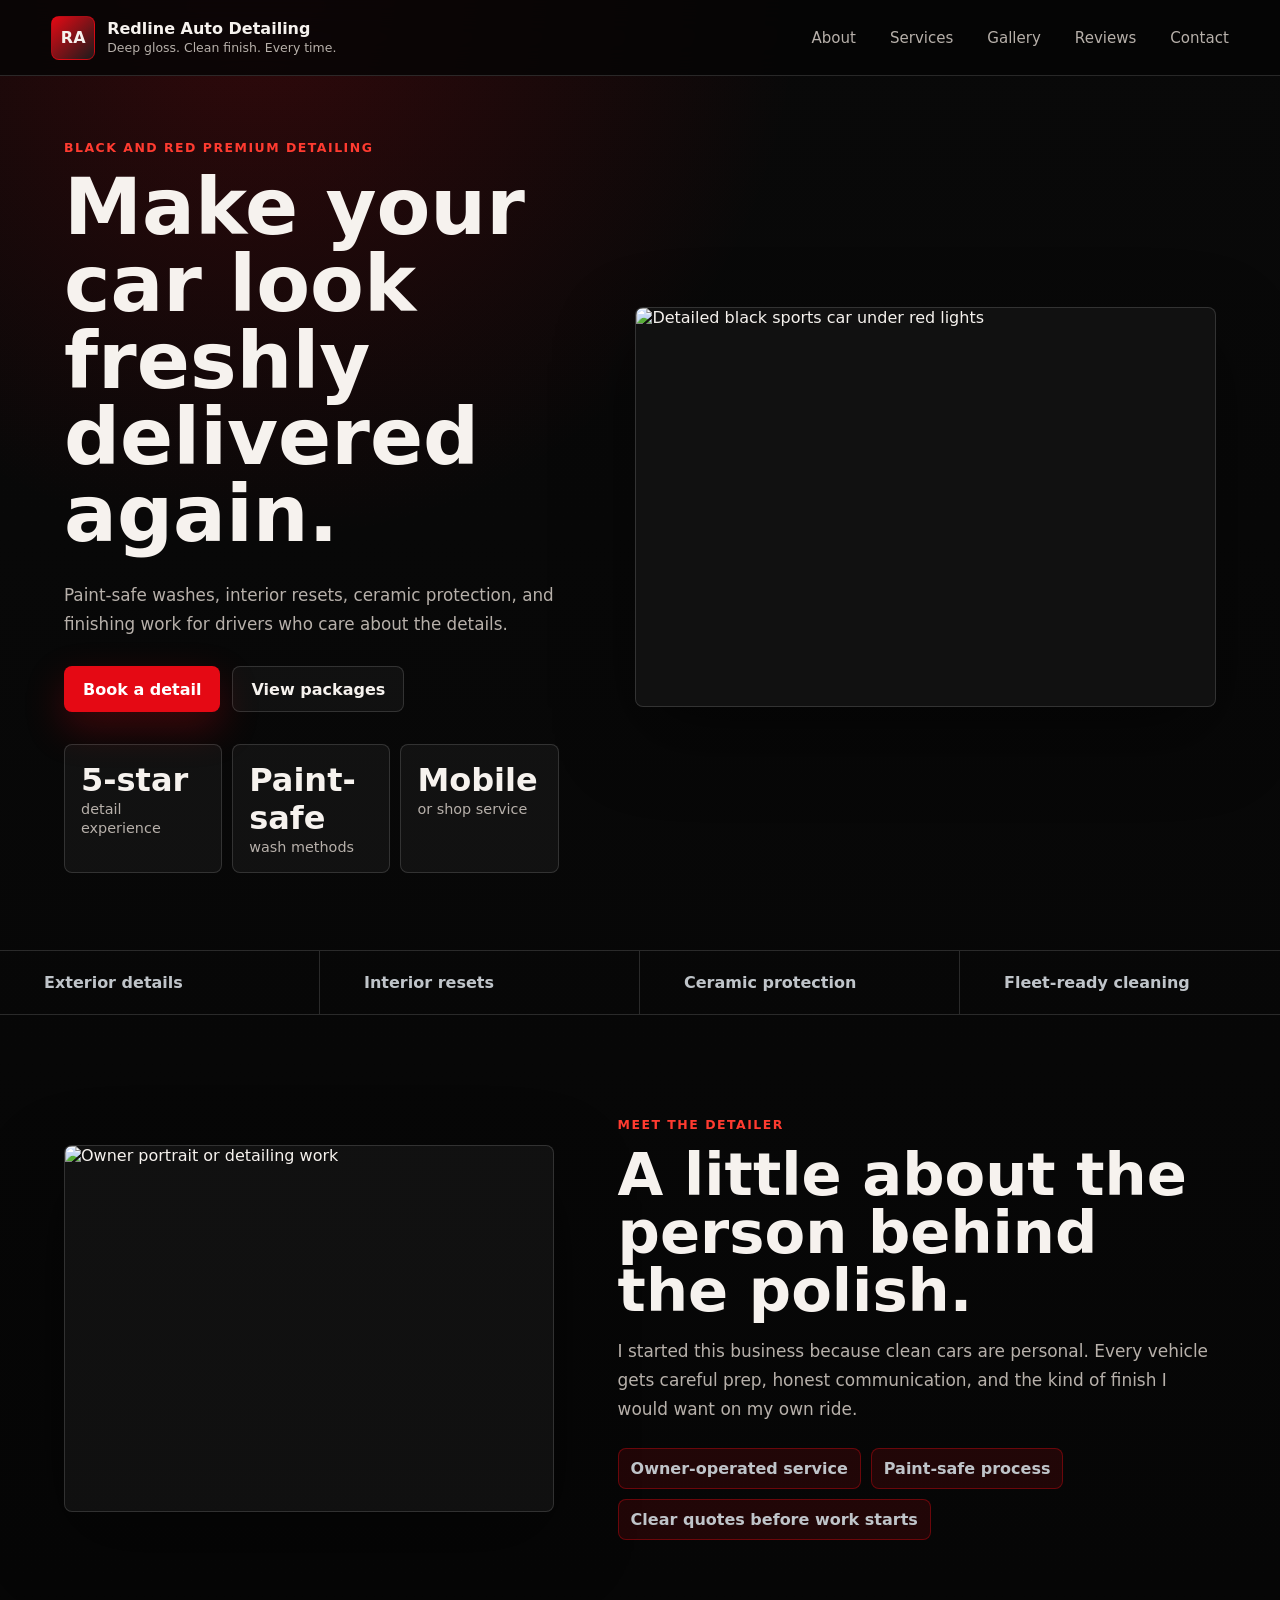
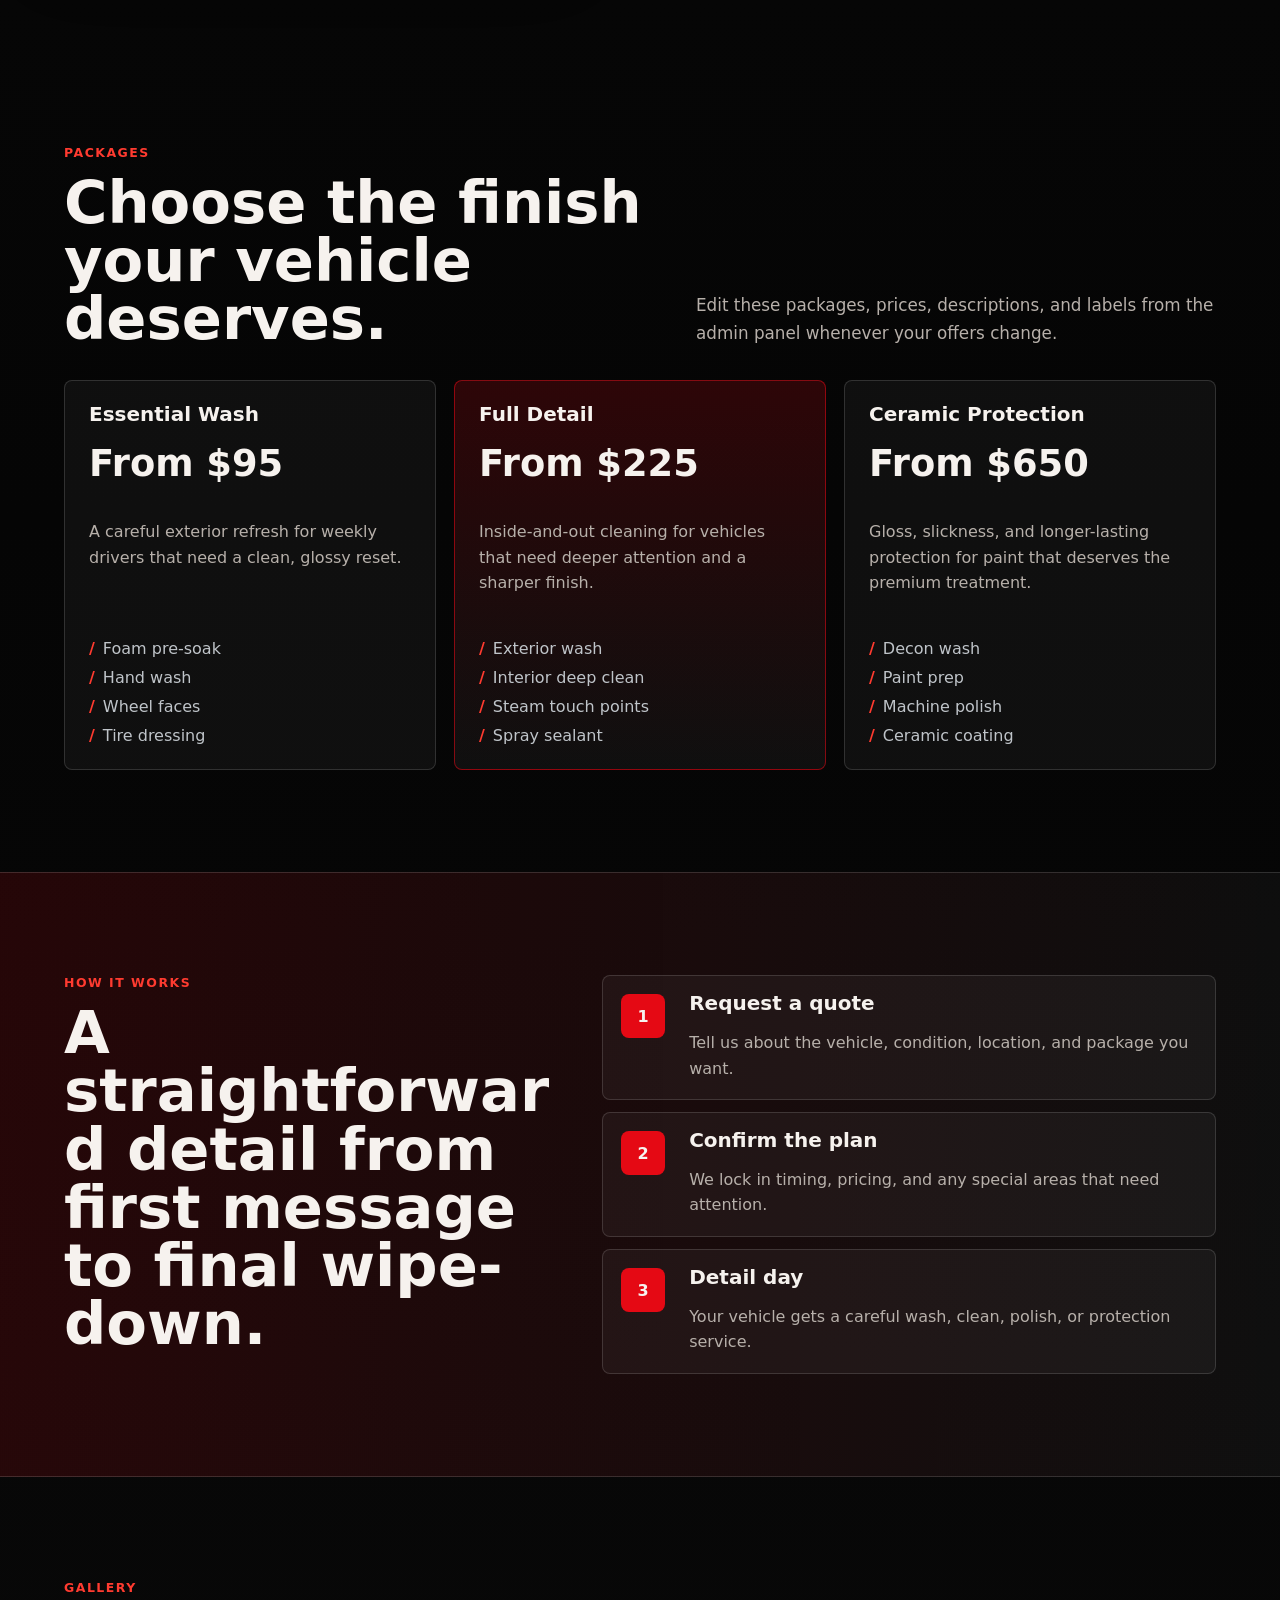
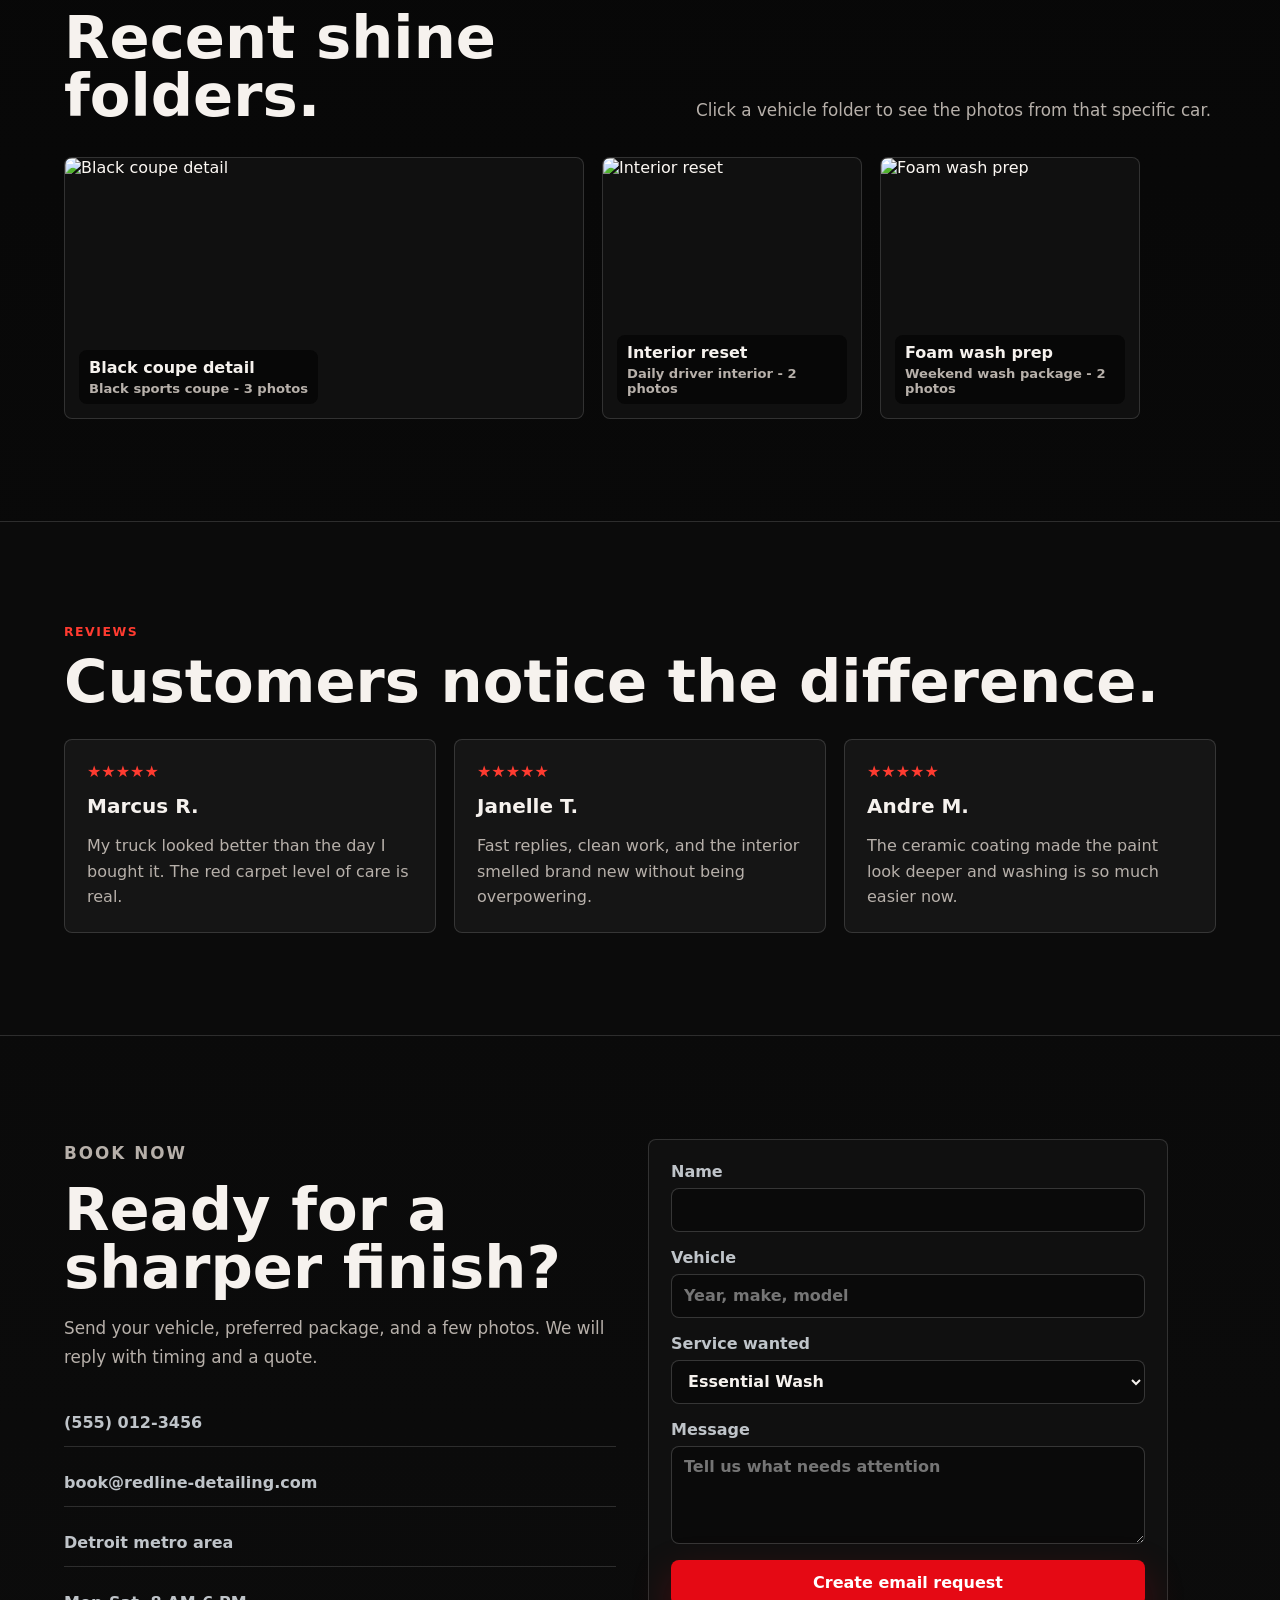
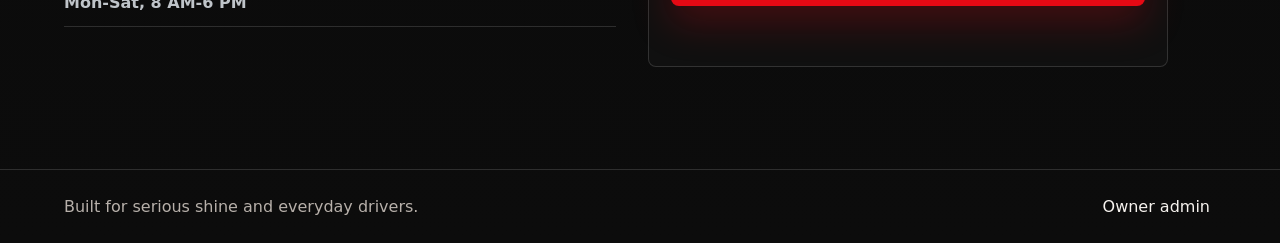
==== index.html @ f8ac9932 "Add files via upload" ====
<!doctype html>
<html lang="en">
  <head>
    <meta charset="utf-8">
    <meta name="viewport" content="width=device-width, initial-scale=1">
    <title>Redline Auto Detailing</title>
    <meta name="description" content="Premium mobile and studio car detailing services.">
    <link rel="stylesheet" href="styles.css">
  </head>
  <body>
    <header class="site-header">
      <a class="brand" href="#top" aria-label="Home">
        <span class="brand-mark" data-bind="businessInitials">RA</span>
        <span>
          <strong data-bind="businessName">Redline Auto Detailing</strong>
          <small data-bind="businessTagline">Deep gloss. Clean finish. Every time.</small>
        </span>
      </a>

      <nav class="nav-links" aria-label="Main navigation">
        <a href="#about" data-bind="navAbout">About</a>
        <a href="#services" data-bind="navServices">Services</a>
        <a href="#gallery" data-bind="navGallery">Gallery</a>
        <a href="#reviews" data-bind="navReviews">Reviews</a>
        <a href="#contact" data-bind="navContact">Contact</a>
      </nav>
    </header>

    <main id="top">
      <section class="hero section-pad">
        <div class="hero-copy">
          <p class="eyebrow" data-bind="heroKicker">Black and red premium detailing</p>
          <h1 data-bind="heroTitle">Make your car look freshly delivered again.</h1>
          <p class="hero-text" data-bind="heroText">
            Paint-safe washes, interior resets, ceramic protection, and finishing work for drivers who care about the details.
          </p>
          <div class="hero-actions">
            <a class="button button-primary" href="#contact" data-bind="primaryCta">Book a detail</a>
            <a class="button button-ghost" href="#services" data-bind="secondaryCta">View packages</a>
          </div>
          <div class="stats" id="stats"></div>
        </div>

        <div class="hero-media">
          <img data-image="heroImage" src="assets/detail-bay.svg" alt="Detailed black sports car under red lights">
        </div>
      </section>

      <section class="strip" aria-label="Service highlights" id="highlights"></section>

      <section class="section-pad about-section" id="about">
        <div class="about-photo">
          <img data-image="aboutImage" src="assets/detail-bay.svg" alt="Owner portrait or detailing work">
        </div>
        <div class="about-copy">
          <p class="eyebrow" data-bind="aboutKicker">Meet the detailer</p>
          <h2 data-bind="aboutTitle">A little about the person behind the polish.</h2>
          <p data-bind="aboutText">
            I started this business because clean cars are personal. Every vehicle gets careful prep, honest communication, and the kind of finish I would want on my own ride.
          </p>
          <div class="about-points" id="aboutPoints"></div>
        </div>
      </section>

      <section class="section-pad split" id="services">
        <div>
          <p class="eyebrow" data-bind="servicesKicker">Packages</p>
          <h2 data-bind="servicesTitle">Choose the finish your vehicle deserves.</h2>
        </div>
        <p class="section-intro" data-bind="servicesIntro">
          Edit these packages, prices, descriptions, and labels from the admin panel whenever your offers change.
        </p>
      </section>

      <section class="service-grid" id="serviceGrid"></section>

      <section class="section-pad process-band" id="process">
        <div>
          <p class="eyebrow" data-bind="processKicker">How it works</p>
          <h2 data-bind="processTitle">A straightforward detail from first message to final wipe-down.</h2>
        </div>
        <div class="process-list" id="processList"></div>
      </section>

      <section class="section-pad split" id="gallery">
        <div>
          <p class="eyebrow" data-bind="galleryKicker">Gallery</p>
          <h2 data-bind="galleryTitle">Recent shine folders.</h2>
        </div>
        <p class="section-intro" data-bind="galleryIntro">
          Click a vehicle folder to see the photos from that specific car.
        </p>
      </section>

      <section class="gallery-grid" id="galleryGrid"></section>

      <section class="section-pad reviews" id="reviews">
        <div>
          <p class="eyebrow" data-bind="reviewsKicker">Reviews</p>
          <h2 data-bind="reviewsTitle">Customers notice the difference.</h2>
        </div>
        <div class="review-grid" id="reviewGrid"></div>
      </section>

      <section class="section-pad contact" id="contact">
        <div class="contact-copy">
          <p class="eyebrow" data-bind="contactKicker">Book now</p>
          <h2 data-bind="contactTitle">Ready for a sharper finish?</h2>
          <p data-bind="contactText">
            Send your vehicle, preferred package, and a few photos. We will reply with timing and a quote.
          </p>
          <div class="contact-methods">
            <a data-link="phone" href="tel:+15550123456" data-bind="phoneLabel">(555) 012-3456</a>
            <a data-link="email" href="mailto:book@redline-detailing.com" data-bind="emailLabel">book@redline-detailing.com</a>
            <span data-bind="addressLabel">Detroit metro area</span>
            <span data-bind="hoursLabel">Mon-Sat, 8 AM-6 PM</span>
          </div>
        </div>

        <form class="quote-form" id="quoteForm">
          <label>
            <span data-bind="formNameLabel">Name</span>
            <input name="name" autocomplete="name" required>
          </label>
          <label>
            <span data-bind="formVehicleLabel">Vehicle</span>
            <input name="vehicle" placeholder="Year, make, model" required>
          </label>
          <label>
            <span data-bind="formServiceLabel">Service wanted</span>
            <select name="service" id="serviceSelect"></select>
          </label>
          <label>
            <span data-bind="formMessageLabel">Message</span>
            <textarea name="message" rows="4" placeholder="Tell us what needs attention"></textarea>
          </label>
          <button class="button button-primary" type="submit" data-bind="formSubmitLabel">Create email request</button>
          <p class="form-note" id="formNote"></p>
        </form>
      </section>
    </main>

    <footer class="site-footer">
      <span data-bind="footerText">Built for serious shine and everyday drivers.</span>
      <button class="text-button" type="button" data-admin-open>Owner admin</button>
    </footer>

    <div class="admin-shell" id="adminShell" aria-hidden="true">
      <div class="admin-backdrop" data-admin-close></div>
      <aside class="admin-panel" role="dialog" aria-modal="true" aria-labelledby="adminTitle">
        <div class="admin-top">
          <div>
            <p class="eyebrow">Owner controls</p>
            <h2 id="adminTitle">Admin access</h2>
          </div>
          <button class="icon-button" type="button" data-admin-close aria-label="Close admin">X</button>
        </div>

        <section class="login-view" id="loginView">
          <p>Enter the owner password to customize the whole site.</p>
          <label>
            <span>Password</span>
            <input id="passwordInput" type="password" autocomplete="current-password">
          </label>
          <button class="button button-primary" type="button" id="loginButton">Unlock editor</button>
          <p class="admin-message" id="loginMessage"></p>
        </section>

        <section class="editor-view" id="editorView" hidden>
          <div class="admin-actions">
            <button class="button button-primary" type="button" id="saveButton">Save changes</button>
            <button class="button button-ghost" type="button" id="previewButton">Apply preview</button>
            <button class="button danger" type="button" id="resetButton">Reset site</button>
          </div>
          <p class="admin-message" id="adminStatus" aria-live="polite"></p>
          <nav class="admin-tabs" id="adminTabs" aria-label="Admin sections"></nav>
          <div id="adminFields"></div>
        </section>
      </aside>
    </div>

    <script src="script.js"></script>
  </body>
</html>
---- styles.css ----
:root {
  --bg: #050505;
  --panel: #101010;
  --panel-2: #181818;
  --text: #f6f2ee;
  --muted: #b7b0aa;
  --line: rgba(255,255,255,.14);
  --accent: #e50914;
  --accent-2: #ff3b30;
  --steel: #bfc4c9;
  --radius: 8px;
  --shadow: 0 28px 80px rgba(0,0,0,.45);
  font-family: Inter, ui-sans-serif, system-ui, -apple-system, BlinkMacSystemFont, "Segoe UI", sans-serif;
}

* {
  box-sizing: border-box;
}

[hidden] {
  display: none !important;
}

html {
  scroll-behavior: smooth;
}

body {
  margin: 0;
  background:
    radial-gradient(circle at 20% 0%, rgba(229, 9, 20, .18), transparent 34rem),
    linear-gradient(180deg, #090909 0%, var(--bg) 42%, #0c0c0c 100%);
  color: var(--text);
}

body.admin-locked {
  overflow: hidden;
}

a {
  color: inherit;
  text-decoration: none;
}

button,
input,
textarea,
select {
  font: inherit;
}

img {
  display: block;
  width: 100%;
}

.site-header {
  position: sticky;
  top: 0;
  z-index: 20;
  display: flex;
  align-items: center;
  justify-content: space-between;
  gap: 24px;
  min-height: 76px;
  padding: 14px clamp(18px, 4vw, 56px);
  background: rgba(5, 5, 5, .82);
  border-bottom: 1px solid var(--line);
  backdrop-filter: blur(16px);
}

.brand {
  display: flex;
  align-items: center;
  gap: 12px;
  min-width: 220px;
}

.brand-mark {
  display: grid;
  place-items: center;
  width: 44px;
  height: 44px;
  border: 1px solid rgba(229, 9, 20, .65);
  background: linear-gradient(135deg, var(--accent), #1b1b1b);
  border-radius: var(--radius);
  font-weight: 900;
}

.brand strong,
.brand small {
  display: block;
}

.brand strong {
  line-height: 1.1;
}

.brand small {
  color: var(--muted);
  font-size: .78rem;
  margin-top: 3px;
}

.nav-links {
  display: flex;
  align-items: center;
  gap: clamp(14px, 3vw, 34px);
  color: var(--muted);
  font-size: .94rem;
}

.nav-links a:hover,
.text-button:hover {
  color: var(--text);
}

.admin-open,
.text-button,
.icon-button {
  border: 0;
  color: var(--text);
  background: transparent;
  cursor: pointer;
}

.admin-open {
  min-height: 42px;
  padding: 0 16px;
  border: 1px solid rgba(229, 9, 20, .55);
  border-radius: var(--radius);
  background: rgba(229, 9, 20, .13);
}

.section-pad {
  padding: clamp(56px, 8vw, 112px) clamp(18px, 5vw, 72px);
}

.hero {
  display: grid;
  grid-template-columns: minmax(0, .92fr) minmax(340px, 1.08fr);
  align-items: center;
  gap: clamp(32px, 6vw, 80px);
  min-height: calc(100vh - 76px);
  padding-top: clamp(38px, 5vw, 76px);
  padding-bottom: clamp(44px, 6vw, 84px);
}

.hero-copy {
  max-width: 720px;
}

.eyebrow {
  margin: 0 0 14px;
  color: var(--accent-2);
  font-size: .78rem;
  font-weight: 800;
  letter-spacing: .12em;
  text-transform: uppercase;
}

h1,
h2,
h3,
p {
  overflow-wrap: anywhere;
}

h1,
h2,
h3 {
  margin: 0;
  line-height: .98;
  letter-spacing: 0;
}

h1 {
  max-width: 720px;
  font-size: 4.9rem;
}

h2 {
  font-size: 3.7rem;
}

h3 {
  font-size: 1.25rem;
}

.hero-text,
.section-intro,
.contact-copy p {
  color: var(--muted);
  line-height: 1.7;
  font-size: 1.05rem;
}

.hero-text {
  max-width: 640px;
  margin: 28px 0;
}

.hero-actions,
.admin-actions {
  display: flex;
  flex-wrap: wrap;
  gap: 12px;
}

.button {
  display: inline-flex;
  align-items: center;
  justify-content: center;
  min-height: 46px;
  padding: 0 18px;
  border: 1px solid transparent;
  border-radius: var(--radius);
  cursor: pointer;
  font-weight: 800;
}

.button-primary {
  background: var(--accent);
  color: white;
  box-shadow: 0 16px 38px rgba(229, 9, 20, .25);
}

.button-ghost {
  border-color: var(--line);
  background: rgba(255,255,255,.04);
  color: var(--text);
}

.danger {
  border-color: rgba(255, 79, 79, .45);
  background: rgba(255, 79, 79, .12);
  color: #ffd4d4;
}

.hero-media {
  position: relative;
  overflow: hidden;
  border: 1px solid var(--line);
  border-radius: var(--radius);
  background: #111;
  box-shadow: var(--shadow);
}

.hero-media img {
  aspect-ratio: 16 / 11;
  object-fit: cover;
}

.stats {
  display: grid;
  grid-template-columns: repeat(3, minmax(0, 1fr));
  gap: 10px;
  margin-top: 32px;
}

.stat,
.service-card,
.review-card,
.process-item,
.quote-form,
.about-photo {
  border: 1px solid var(--line);
  border-radius: var(--radius);
  background: rgba(255,255,255,.045);
}

.stat {
  padding: 16px;
}

.stat strong {
  display: block;
  font-size: 2rem;
}

.stat span {
  color: var(--muted);
  font-size: .9rem;
}

.strip {
  display: grid;
  grid-template-columns: repeat(4, minmax(0, 1fr));
  border-top: 1px solid var(--line);
  border-bottom: 1px solid var(--line);
}

.strip-item {
  padding: 22px clamp(18px, 4vw, 44px);
  border-right: 1px solid var(--line);
  color: var(--steel);
  font-weight: 800;
}

.strip-item:last-child {
  border-right: 0;
}

.split {
  display: grid;
  grid-template-columns: minmax(0, 1fr) minmax(260px, 520px);
  align-items: end;
  gap: 32px;
  padding-bottom: 32px;
}

.section-intro {
  margin: 0;
}

.about-section {
  display: grid;
  grid-template-columns: minmax(280px, .9fr) minmax(0, 1.1fr);
  align-items: center;
  gap: clamp(28px, 5vw, 64px);
}

.about-photo {
  overflow: hidden;
  box-shadow: var(--shadow);
}

.about-photo img {
  aspect-ratio: 4 / 3;
  height: 100%;
  object-fit: cover;
}

.about-copy p:not(.eyebrow) {
  color: var(--muted);
  line-height: 1.7;
  font-size: 1.06rem;
}

.about-points {
  display: flex;
  flex-wrap: wrap;
  gap: 10px;
  margin-top: 24px;
}

.about-points span {
  padding: 10px 12px;
  border: 1px solid rgba(229, 9, 20, .38);
  border-radius: var(--radius);
  background: rgba(229, 9, 20, .12);
  color: var(--steel);
  font-weight: 800;
}

.service-grid,
.gallery-grid,
.review-grid {
  display: grid;
  gap: 18px;
  padding: 0 clamp(18px, 5vw, 72px) clamp(64px, 8vw, 112px);
}

.service-grid {
  grid-template-columns: repeat(3, minmax(0, 1fr));
}

.service-card {
  display: flex;
  min-height: 390px;
  padding: 24px;
  flex-direction: column;
}

.service-card.featured {
  border-color: rgba(229, 9, 20, .55);
  background: linear-gradient(180deg, rgba(229, 9, 20, .18), rgba(255,255,255,.045));
}

.service-card p {
  color: var(--muted);
  line-height: 1.6;
}

.price {
  margin: 18px 0;
  color: var(--text);
  font-size: 2.3rem;
  font-weight: 900;
}

.feature-list {
  display: grid;
  gap: 10px;
  padding: 0;
  margin: auto 0 0;
  color: var(--steel);
  list-style: none;
}

.feature-list li::before {
  content: "/";
  color: var(--accent-2);
  margin-right: 8px;
  font-weight: 900;
}

.process-band {
  display: grid;
  grid-template-columns: minmax(0, .9fr) minmax(320px, 1.1fr);
  gap: 36px;
  background: linear-gradient(90deg, rgba(229, 9, 20, .14), rgba(255,255,255,.03));
  border-top: 1px solid var(--line);
  border-bottom: 1px solid var(--line);
}

.process-list {
  display: grid;
  gap: 12px;
}

.process-item {
  display: grid;
  grid-template-columns: 52px 1fr;
  gap: 16px;
  padding: 18px;
}

.process-number {
  display: grid;
  place-items: center;
  width: 44px;
  height: 44px;
  border-radius: var(--radius);
  background: var(--accent);
  font-weight: 900;
}

.process-item p,
.review-card p {
  margin-bottom: 0;
  color: var(--muted);
  line-height: 1.6;
}

.gallery-grid {
  display: flex;
  flex-wrap: wrap;
  align-items: start;
}

.gallery-card {
  display: block;
  position: relative;
  width: var(--cover-width, 260px);
  max-width: 100%;
  overflow: hidden;
  min-height: var(--cover-height, 260px);
  border-radius: var(--radius);
  border: 1px solid var(--line);
  background: var(--panel);
}

.gallery-card:hover {
  border-color: rgba(229, 9, 20, .62);
}

.gallery-card img {
  height: 100%;
  min-height: var(--cover-height, 260px);
  object-fit: var(--cover-fit, cover);
  filter: saturate(1.08) contrast(1.05);
}

.gallery-card span {
  position: absolute;
  left: 14px;
  bottom: 14px;
  max-width: calc(100% - 28px);
  padding: 8px 10px;
  border-radius: var(--radius);
  background: rgba(5,5,5,.76);
  color: var(--text);
  font-weight: 800;
}

.gallery-card strong,
.gallery-card small {
  display: block;
}

.gallery-card small {
  margin-top: 4px;
  color: var(--muted);
  font-size: .82rem;
}

.album-hero {
  padding-bottom: 34px;
}

.album-hero h1 {
  max-width: 880px;
}

.back-link {
  display: inline-flex;
  margin-bottom: 26px;
  color: var(--steel);
  font-weight: 800;
}

.back-link:hover {
  color: var(--text);
}

.album-grid {
  display: grid;
  grid-template-columns: repeat(auto-fill, minmax(180px, var(--album-photo-width, 240px)));
  gap: 18px;
  align-items: start;
  justify-content: start;
  padding: 0 clamp(18px, 5vw, 72px) clamp(64px, 8vw, 112px);
}

.album-photo {
  width: var(--album-photo-width, 240px);
  max-width: var(--album-photo-width, 240px);
  margin: 0;
  border: 1px solid var(--line);
  border-radius: var(--radius);
  background: rgba(255,255,255,.045);
  overflow: hidden;
}

.album-photo img {
  width: 100%;
  height: var(--album-photo-height, 180px);
  object-fit: var(--album-fit, cover);
  background: #090909;
}

.album-photo figcaption {
  padding: 10px 12px;
  color: var(--steel);
  font-size: .92rem;
  font-weight: 800;
}

.reviews {
  display: grid;
  gap: 28px;
  background: #0b0b0b;
  border-top: 1px solid var(--line);
  border-bottom: 1px solid var(--line);
}

.review-grid {
  grid-template-columns: repeat(3, minmax(0, 1fr));
  padding: 0;
}

.review-card {
  padding: 22px;
}

.stars {
  color: var(--accent-2);
  font-weight: 900;
  margin-bottom: 16px;
}

.contact {
  display: grid;
  grid-template-columns: minmax(0, .92fr) minmax(320px, 520px);
  gap: 32px;
}

.contact-methods {
  display: grid;
  gap: 12px;
  margin-top: 28px;
}

.contact-methods a,
.contact-methods span {
  padding: 14px 0;
  border-bottom: 1px solid var(--line);
  color: var(--steel);
  font-weight: 800;
}

.quote-form {
  display: grid;
  gap: 16px;
  padding: 22px;
  background: var(--panel);
}

label {
  display: grid;
  gap: 7px;
  color: var(--steel);
  font-weight: 800;
}

input,
textarea,
select {
  width: 100%;
  min-height: 44px;
  border: 1px solid rgba(255,255,255,.18);
  border-radius: var(--radius);
  background: rgba(0,0,0,.32);
  color: var(--text);
  padding: 10px 12px;
}

textarea {
  resize: vertical;
}

.form-note,
.admin-message {
  min-height: 22px;
  margin: 0;
  color: var(--muted);
}

.admin-message.is-error {
  color: #ffb3b3;
}

.site-footer {
  display: flex;
  align-items: center;
  justify-content: space-between;
  gap: 16px;
  padding: 26px clamp(18px, 5vw, 72px);
  border-top: 1px solid var(--line);
  color: var(--muted);
}

.admin-shell {
  position: fixed;
  inset: 0;
  z-index: 50;
  display: none;
}

.admin-shell.is-open {
  display: block;
}

.admin-backdrop {
  position: absolute;
  inset: 0;
  background: rgba(0,0,0,.72);
}

.admin-panel {
  position: absolute;
  top: 0;
  right: 0;
  width: min(680px, 100vw);
  height: 100%;
  overflow: auto;
  padding: 24px;
  border-left: 1px solid var(--line);
  background: #0d0d0d;
  box-shadow: var(--shadow);
}

.admin-top {
  display: flex;
  align-items: start;
  justify-content: space-between;
  gap: 18px;
  margin-bottom: 22px;
}

.admin-top h2 {
  font-size: 2rem;
}

.icon-button {
  display: grid;
  place-items: center;
  width: 42px;
  height: 42px;
  border: 1px solid var(--line);
  border-radius: var(--radius);
}

.login-view,
.editor-view {
  display: grid;
  gap: 18px;
}

.admin-tabs {
  display: flex;
  flex-wrap: wrap;
  gap: 8px;
  padding-top: 10px;
}

.tab-button {
  min-height: 38px;
  border: 1px solid var(--line);
  border-radius: var(--radius);
  background: rgba(255,255,255,.04);
  color: var(--text);
  padding: 0 12px;
  cursor: pointer;
}

.tab-button.is-active {
  background: var(--accent);
  border-color: var(--accent);
}

.field-group {
  display: grid;
  gap: 14px;
  margin-top: 12px;
  padding: 18px;
  border: 1px solid var(--line);
  border-radius: var(--radius);
  background: rgba(255,255,255,.035);
}

.field-row {
  display: grid;
  gap: 8px;
}

.field-row small {
  color: var(--muted);
}

.mini-grid {
  display: grid;
  grid-template-columns: 1fr 1fr;
  gap: 12px;
}

.repeat-item {
  display: grid;
  gap: 12px;
  padding: 14px;
  border: 1px solid rgba(255,255,255,.1);
  border-radius: var(--radius);
  background: rgba(0,0,0,.22);
}

.nested-list {
  display: grid;
  gap: 12px;
  padding: 12px;
  border: 1px solid rgba(255,255,255,.08);
  border-radius: var(--radius);
  background: rgba(255,255,255,.03);
}

.photo-editor {
  background: rgba(0,0,0,.18);
}

.image-preview {
  width: 100%;
  height: 150px;
  object-fit: cover;
  border: 1px solid var(--line);
  border-radius: var(--radius);
  background: #111;
}

@media (max-width: 980px) {
  .hero,
  .about-section,
  .split,
  .process-band,
  .contact {
    grid-template-columns: 1fr;
  }

  .hero {
    min-height: auto;
  }

  h1 {
    font-size: 4.7rem;
  }

  h2 {
    font-size: 2.9rem;
  }

  .service-grid,
  .review-grid {
    grid-template-columns: 1fr;
  }
}

@media (max-width: 720px) {
  .site-header {
    align-items: flex-start;
    flex-wrap: wrap;
  }

  .nav-links {
    order: 3;
    width: 100%;
    overflow-x: auto;
    padding-bottom: 4px;
  }

  .stats,
  .strip,
  .gallery-grid,
  .album-grid,
  .mini-grid {
    grid-template-columns: 1fr;
  }

  .strip-item {
    border-right: 0;
    border-bottom: 1px solid var(--line);
  }

  h1 {
    font-size: 3.3rem;
  }

  h2 {
    font-size: 2.25rem;
  }

  .stat strong {
    font-size: 1.55rem;
  }

  .admin-panel {
    padding: 18px;
  }
}
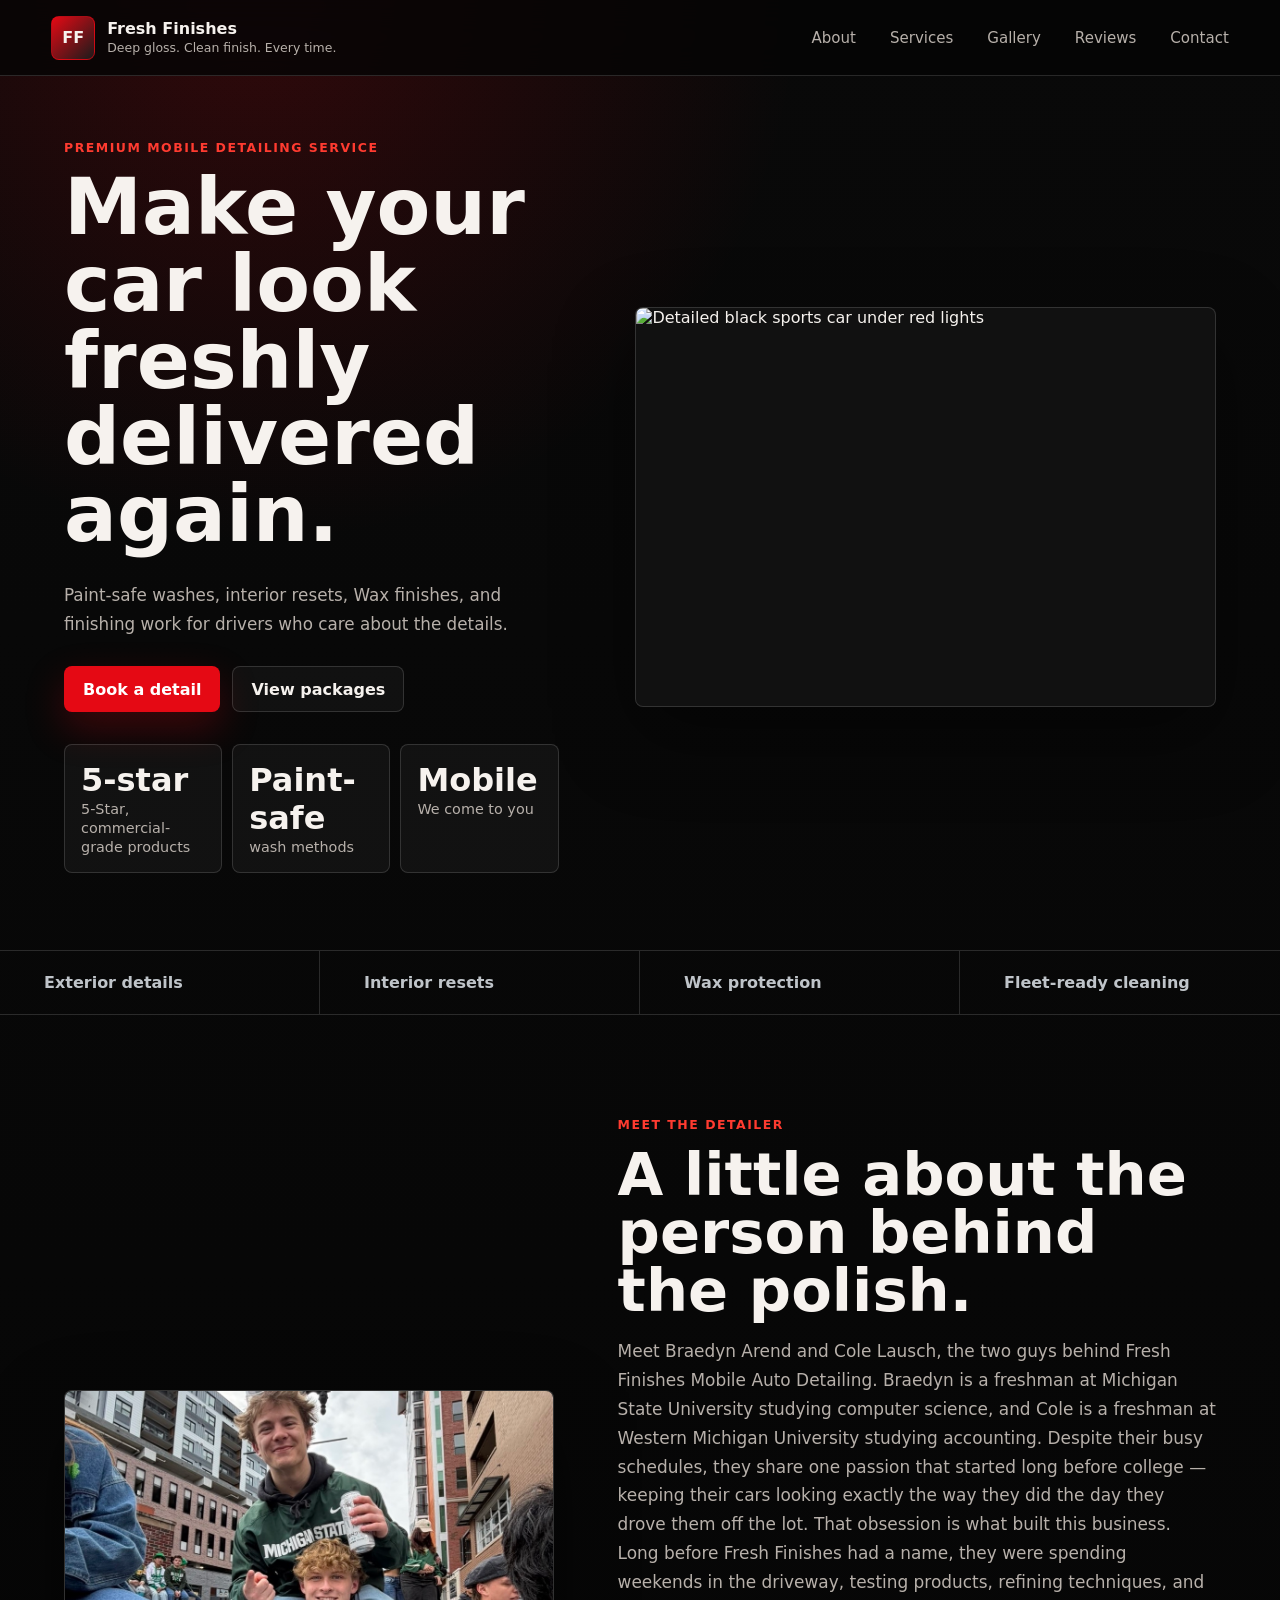
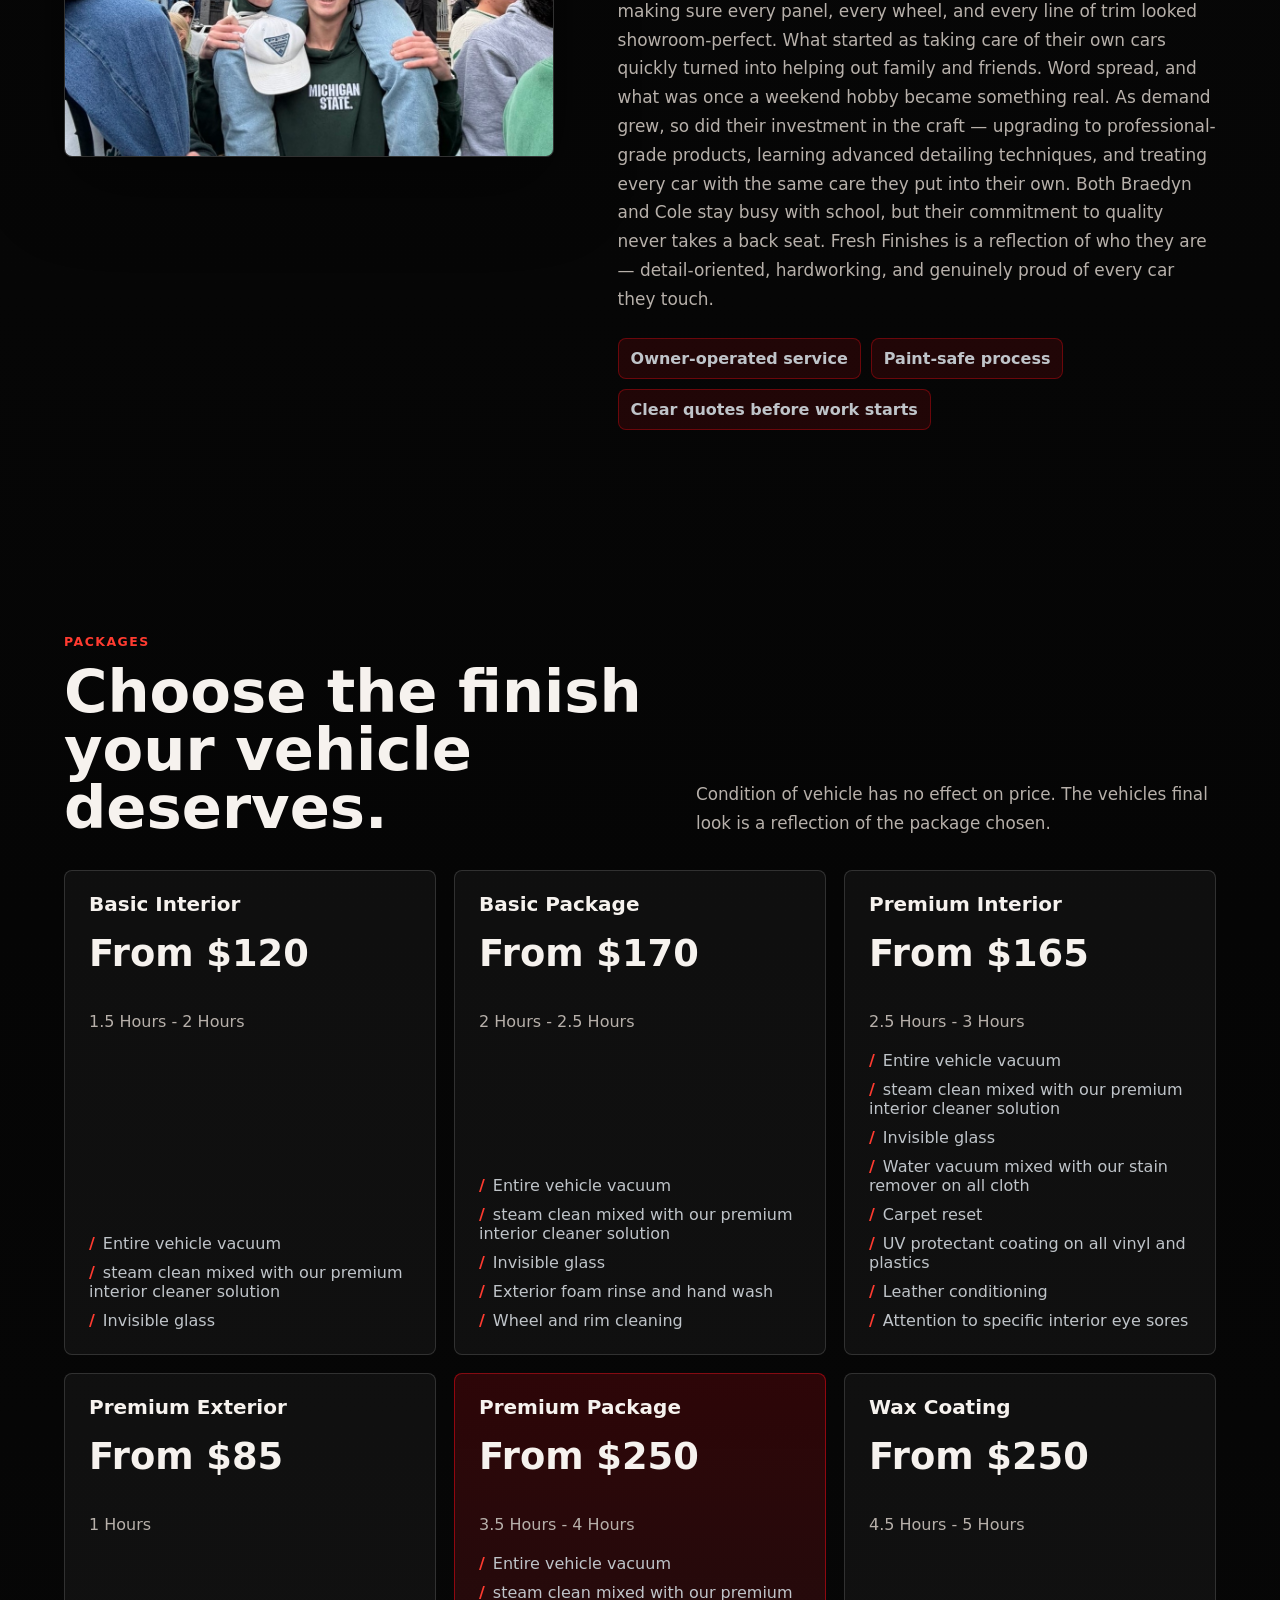
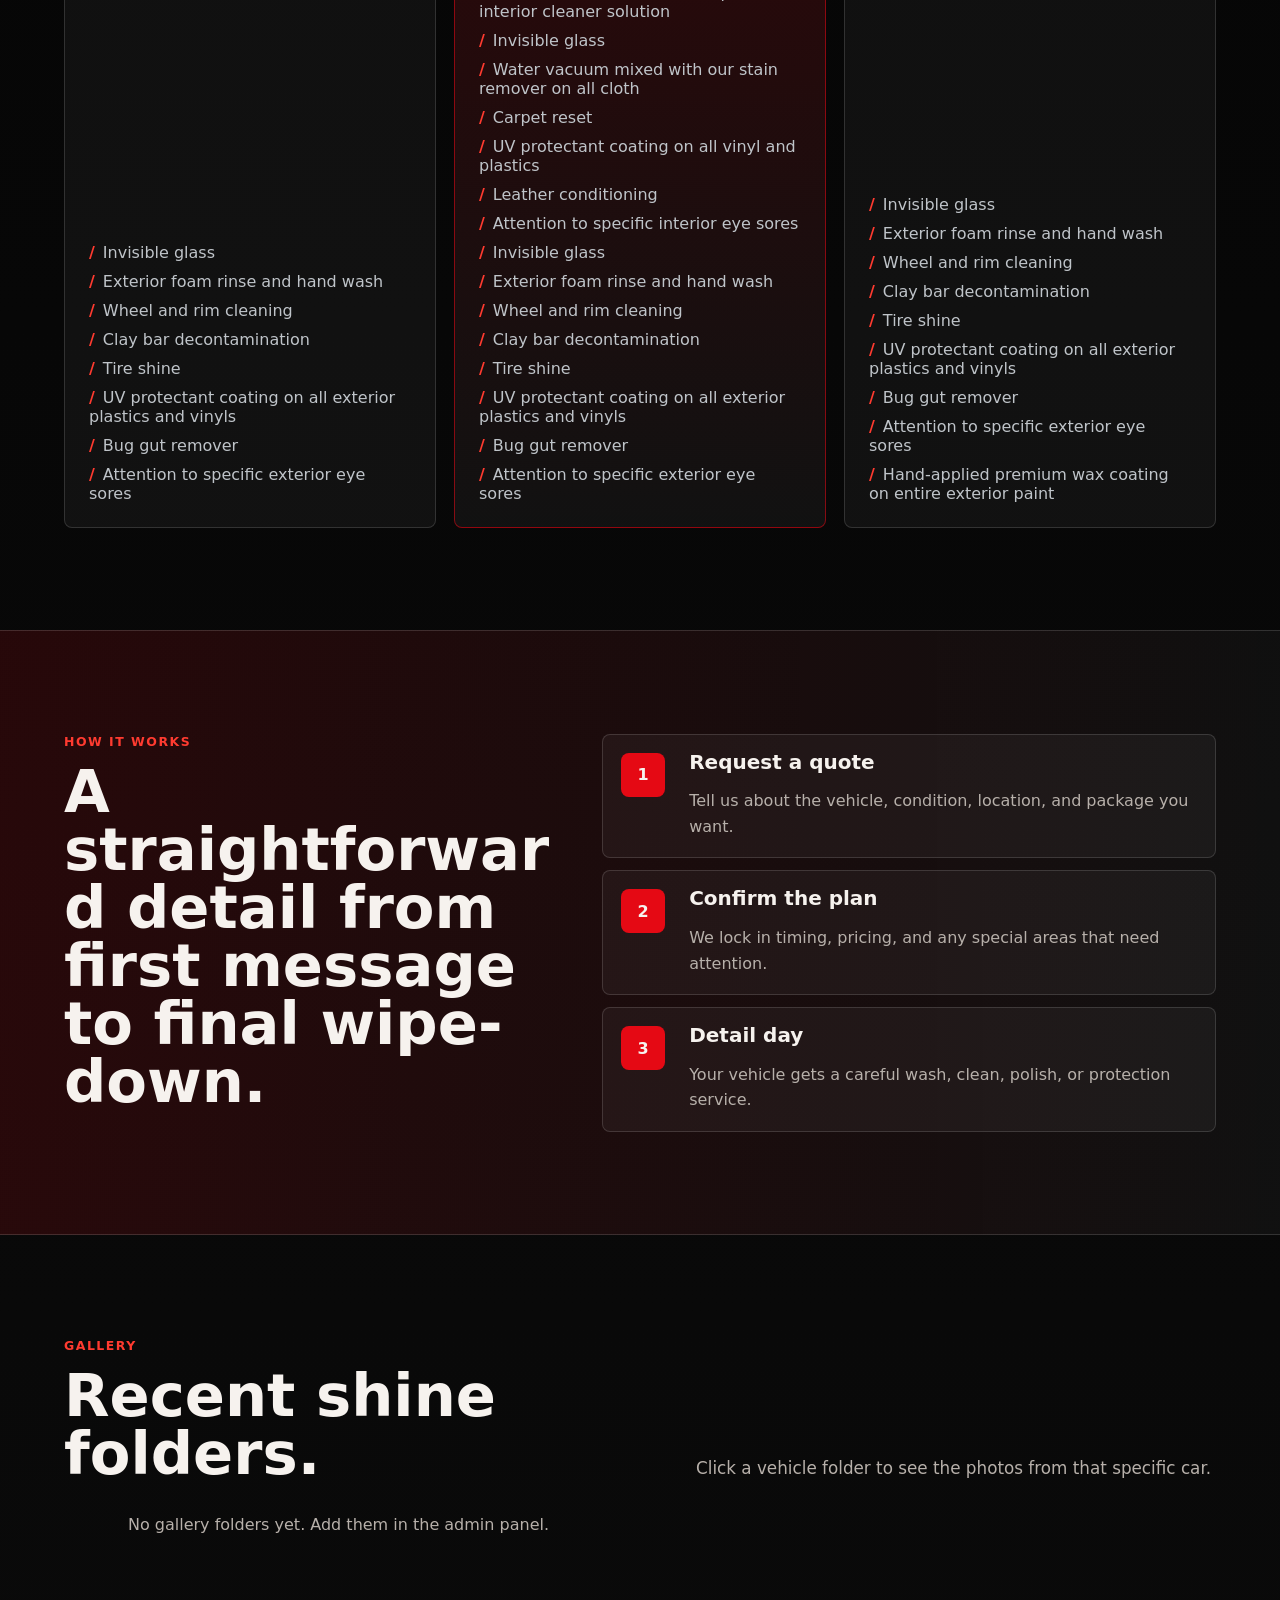
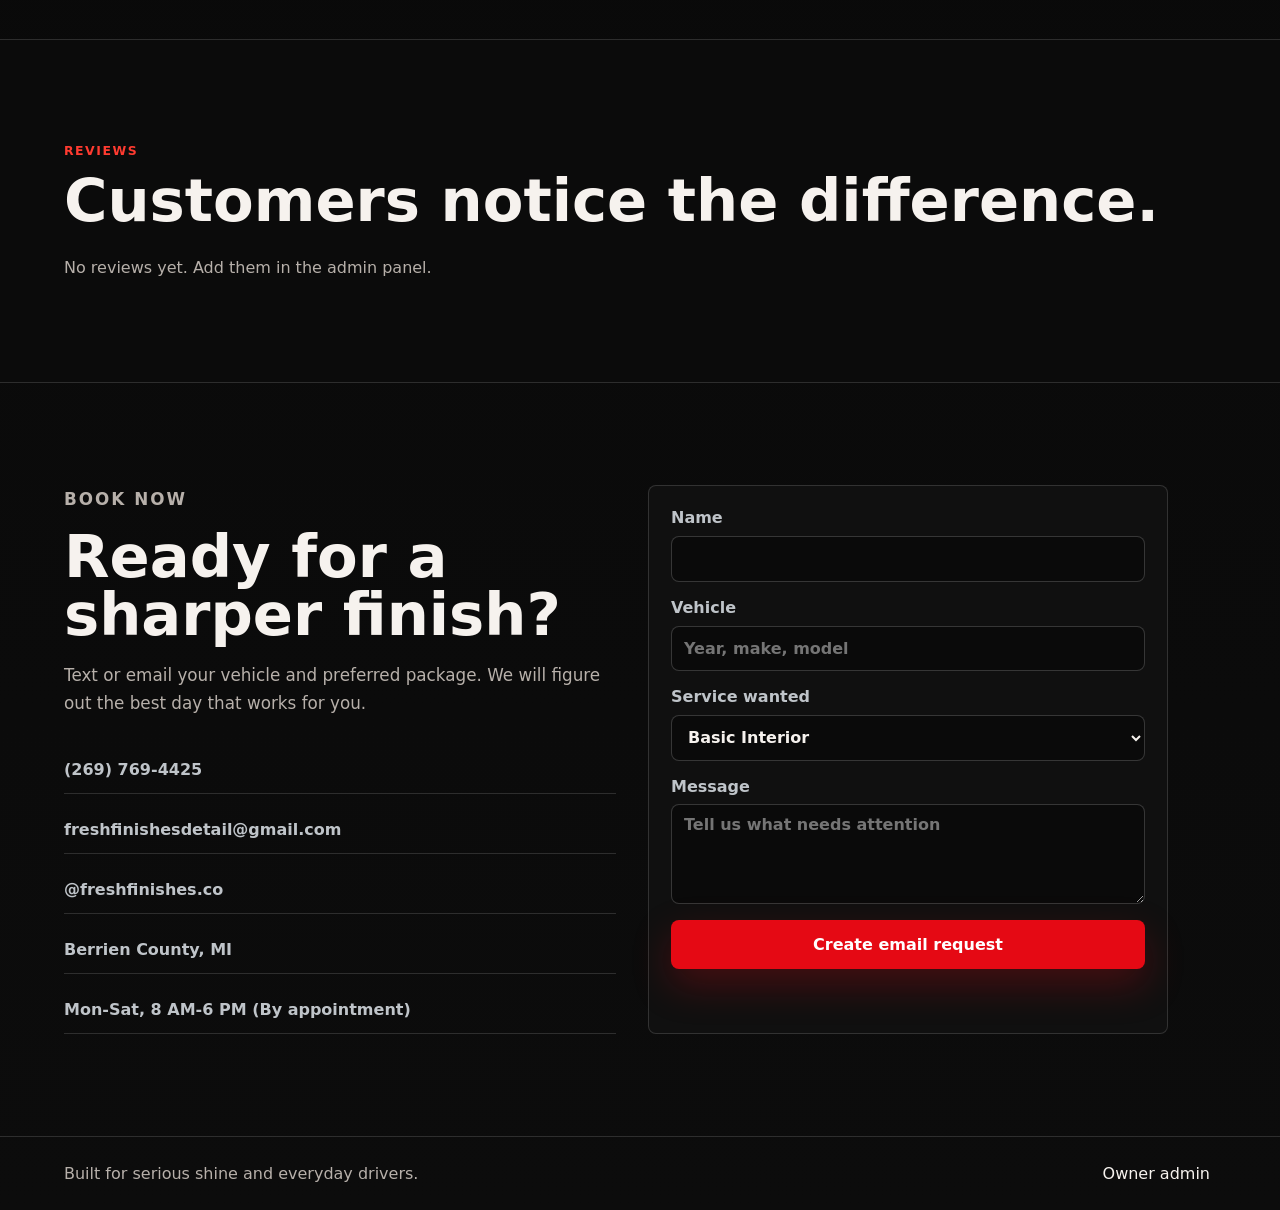
==== commit a54e45cf: "Add Instagram link to contact methods" ====
--- a/index.html
+++ b/index.html
@@ -10,7 +10,10 @@
   <body>
     <header class="site-header">
       <a class="brand" href="#top" aria-label="Home">
-        <span class="brand-mark" data-bind="businessInitials">RA</span>
+        <span class="brand-mark" id="brandMark">
+          <img id="logoImg" data-image="logoImage" src="" alt="Logo" style="display:none;width:100%;height:100%;object-fit:contain;border-radius:inherit;">
+          <span id="brandInitials" data-bind="businessInitials">RA</span>
+        </span>
         <span>
           <strong data-bind="businessName">Redline Auto Detailing</strong>
           <small data-bind="businessTagline">Deep gloss. Clean finish. Every time.</small>
@@ -112,6 +115,7 @@
           <div class="contact-methods">
             <a data-link="phone" href="tel:+15550123456" data-bind="phoneLabel">(555) 012-3456</a>
             <a data-link="email" href="mailto:book@redline-detailing.com" data-bind="emailLabel">book@redline-detailing.com</a>
+            <a data-link="instagram" href="https://instagram.com/freshfinishes.co" target="_blank" rel="noopener noreferrer" data-bind="instagramLabel">@freshfinishes.co</a>
             <span data-bind="addressLabel">Detroit metro area</span>
             <span data-bind="hoursLabel">Mon-Sat, 8 AM-6 PM</span>
           </div>
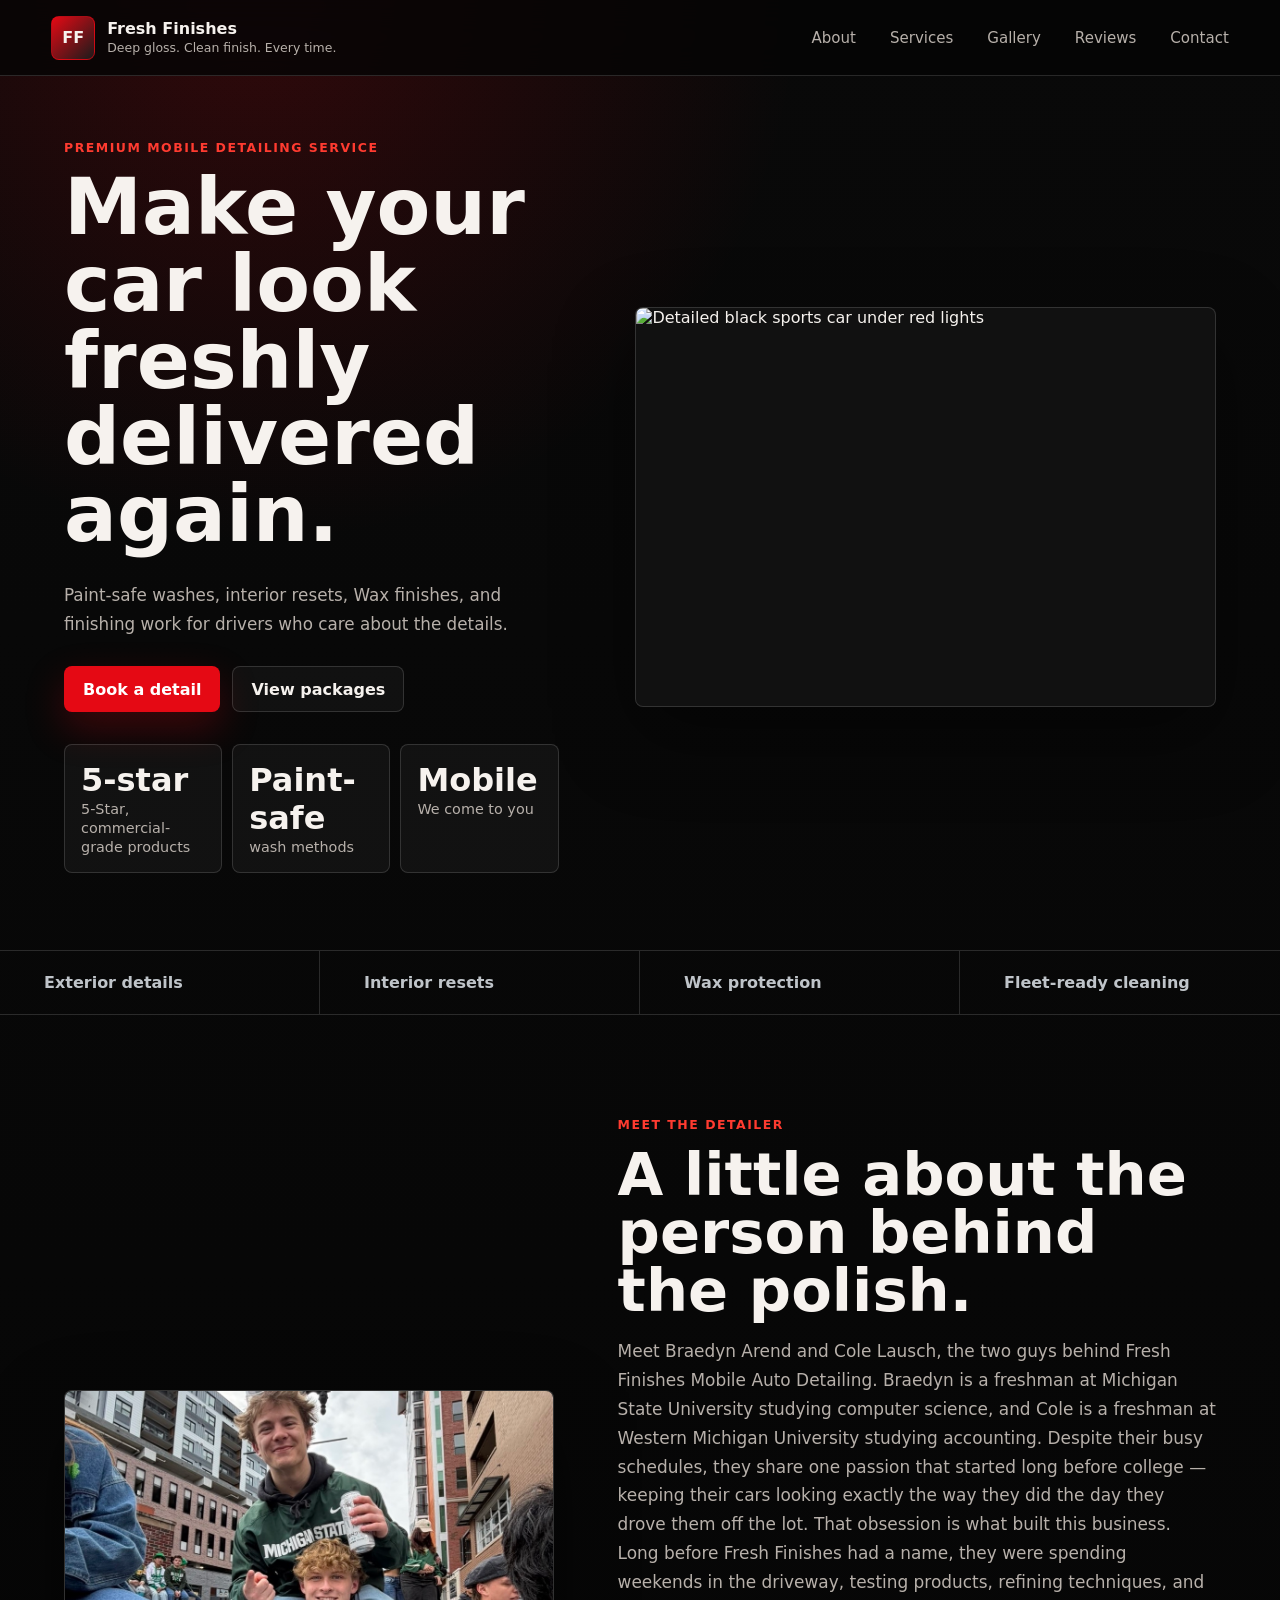
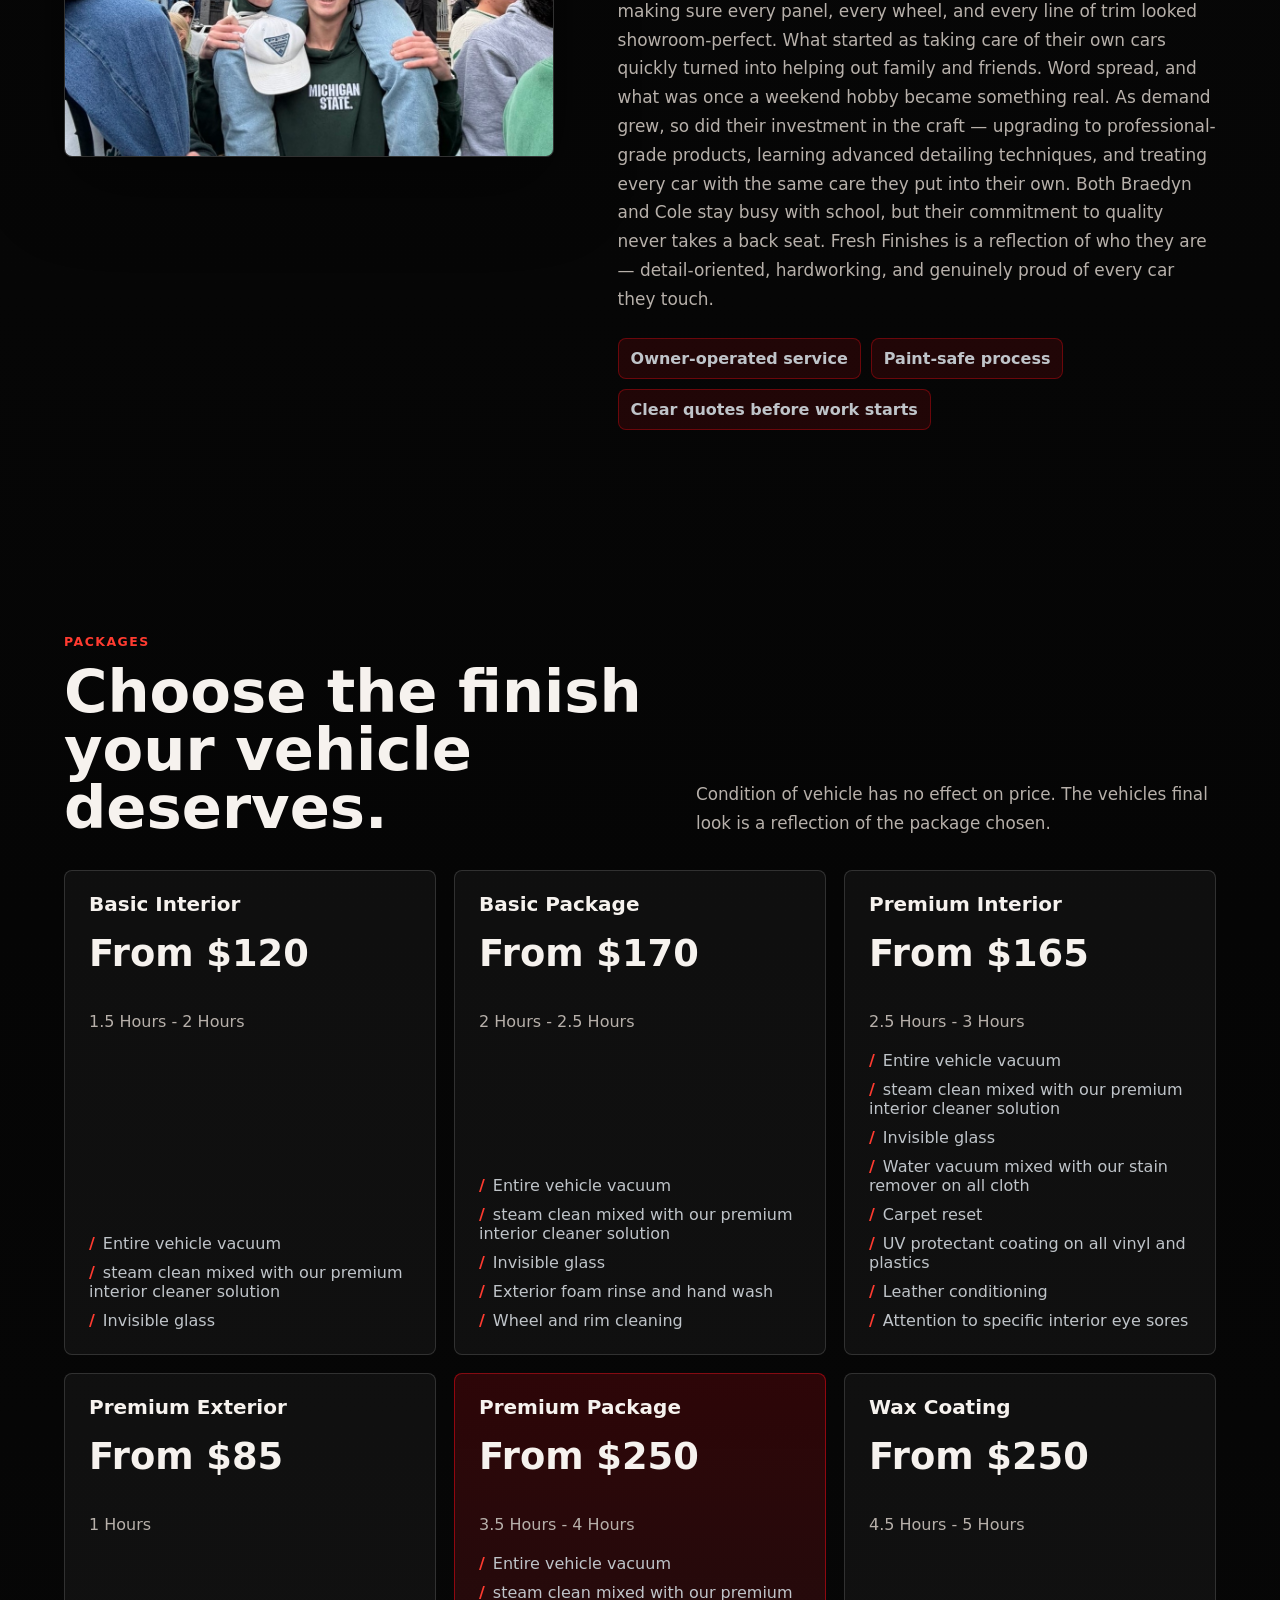
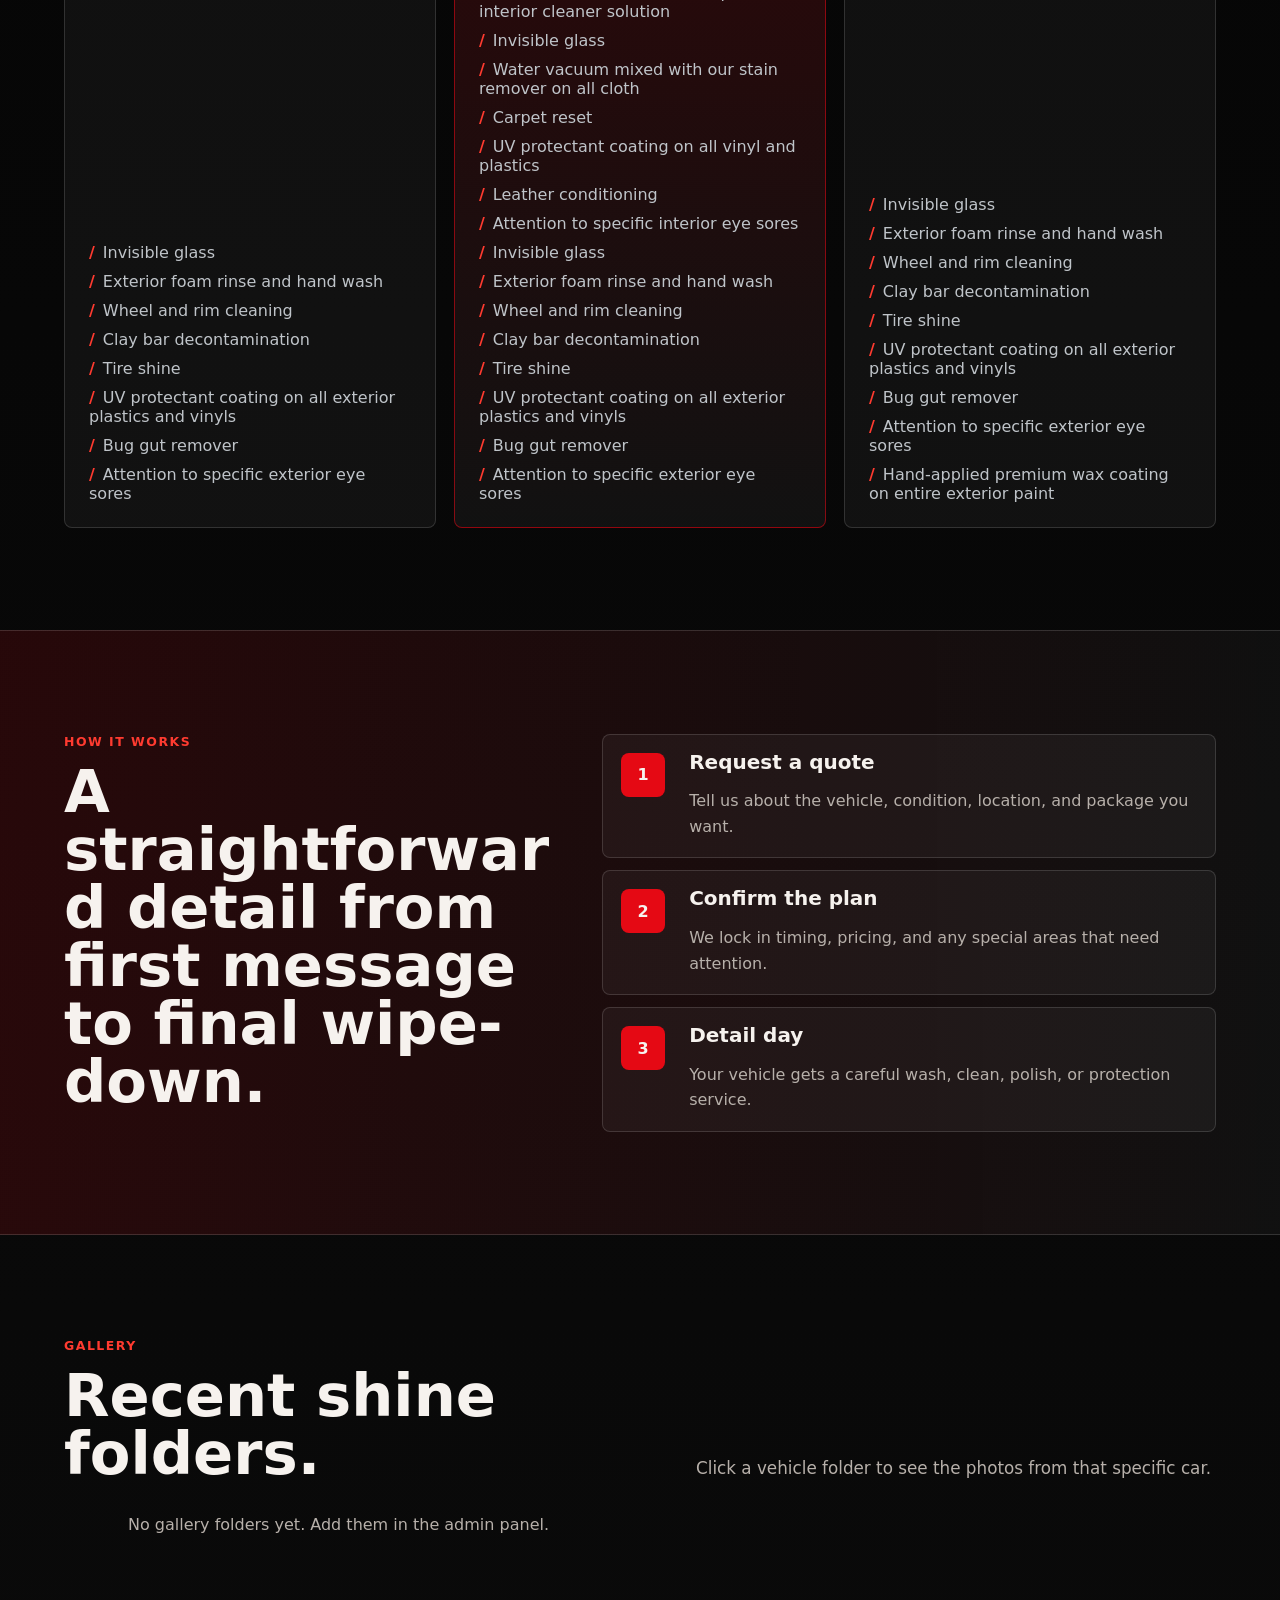
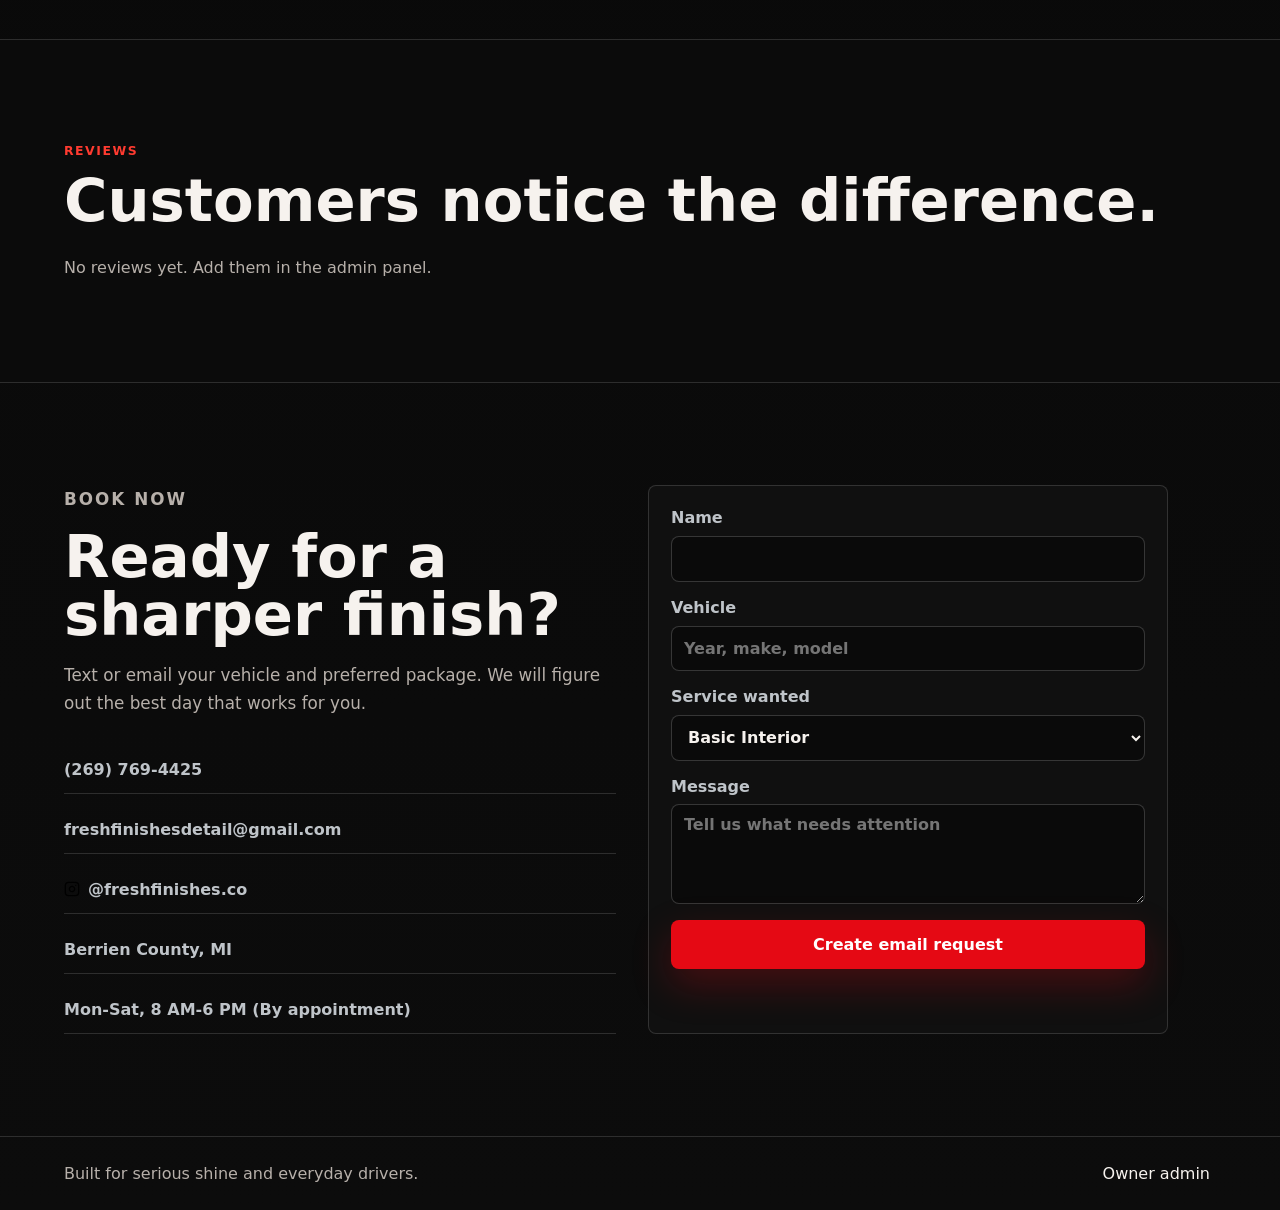
==== commit 0a7c0bc3: "Add favicon link to index.html" ====
--- a/index.html
+++ b/index.html
@@ -5,6 +5,7 @@
     <meta name="viewport" content="width=device-width, initial-scale=1">
     <title>Redline Auto Detailing</title>
     <meta name="description" content="Premium mobile and studio car detailing services.">
+    <link rel="icon" type="image/svg+xml" href="favicon.ico">
     <link rel="stylesheet" href="styles.css">
   </head>
   <body>
--- a/styles.css
+++ b/styles.css
@@ -845,3 +845,19 @@
     padding: 18px;
   }
 }
+[data-link="instagram"] {
+  display: inline-flex;
+  align-items: center;
+  color: var(--text);
+  gap: 8px;
+}
+
+[data-link="instagram"]::before {
+  content: "";
+  display: inline-block;
+  width: 16px;
+  height: 16px;
+  background-image: url("data:image/svg+xml,%3Csvg xmlns='http://www.w3.org/2000/svg' width='16' height='16' viewBox='0 0 24 24' fill='none' stroke='currentColor' stroke-width='2' stroke-linecap='round' stroke-linejoin='round'%3E%3Crect x='2' y='2' width='20' height='20' rx='5' ry='5'/%3E%3Cpath d='M16 11.37A4 4 0 1 1 12.63 8 4 4 0 0 1 16 11.37z'/%3E%3Cline x1='17.5' y1='6.5' x2='17.51' y2='6.5'/%3E%3C/svg%3E");
+  background-repeat: no-repeat;
+  background-size: contain;
+}
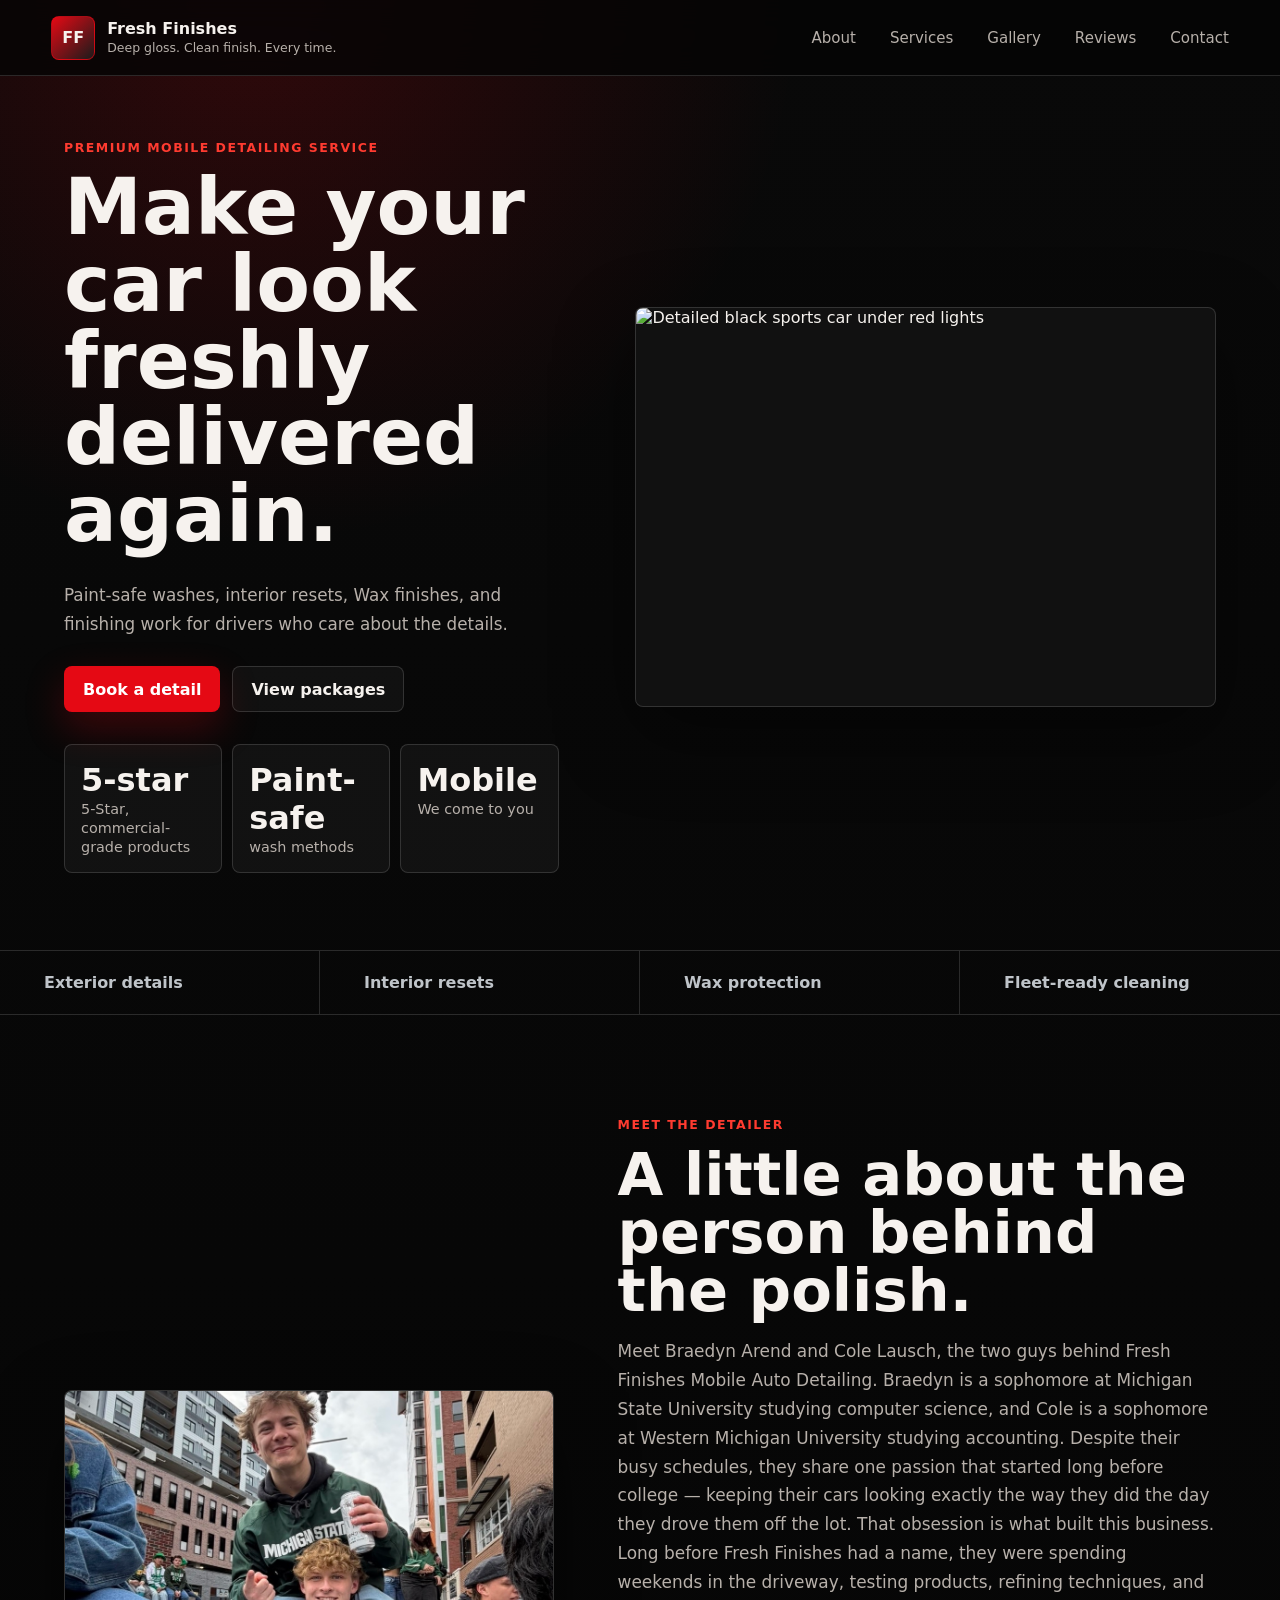
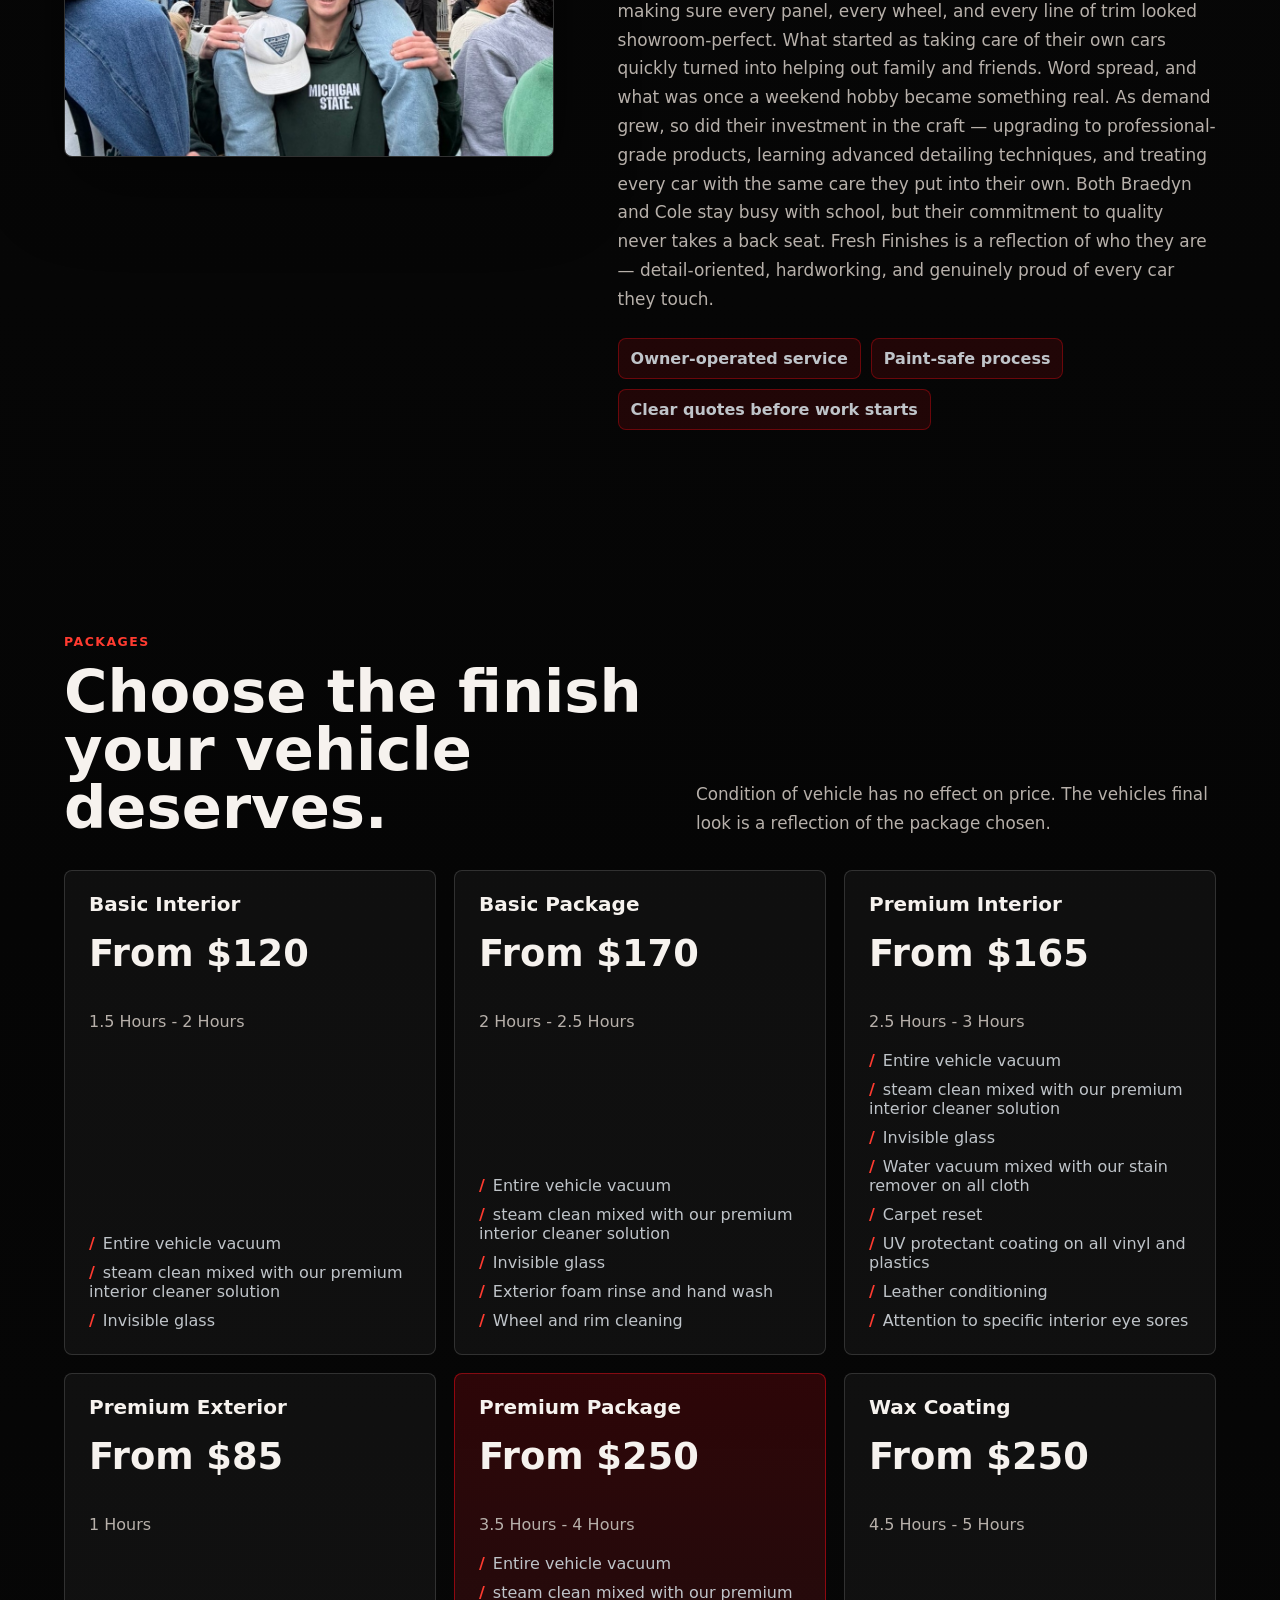
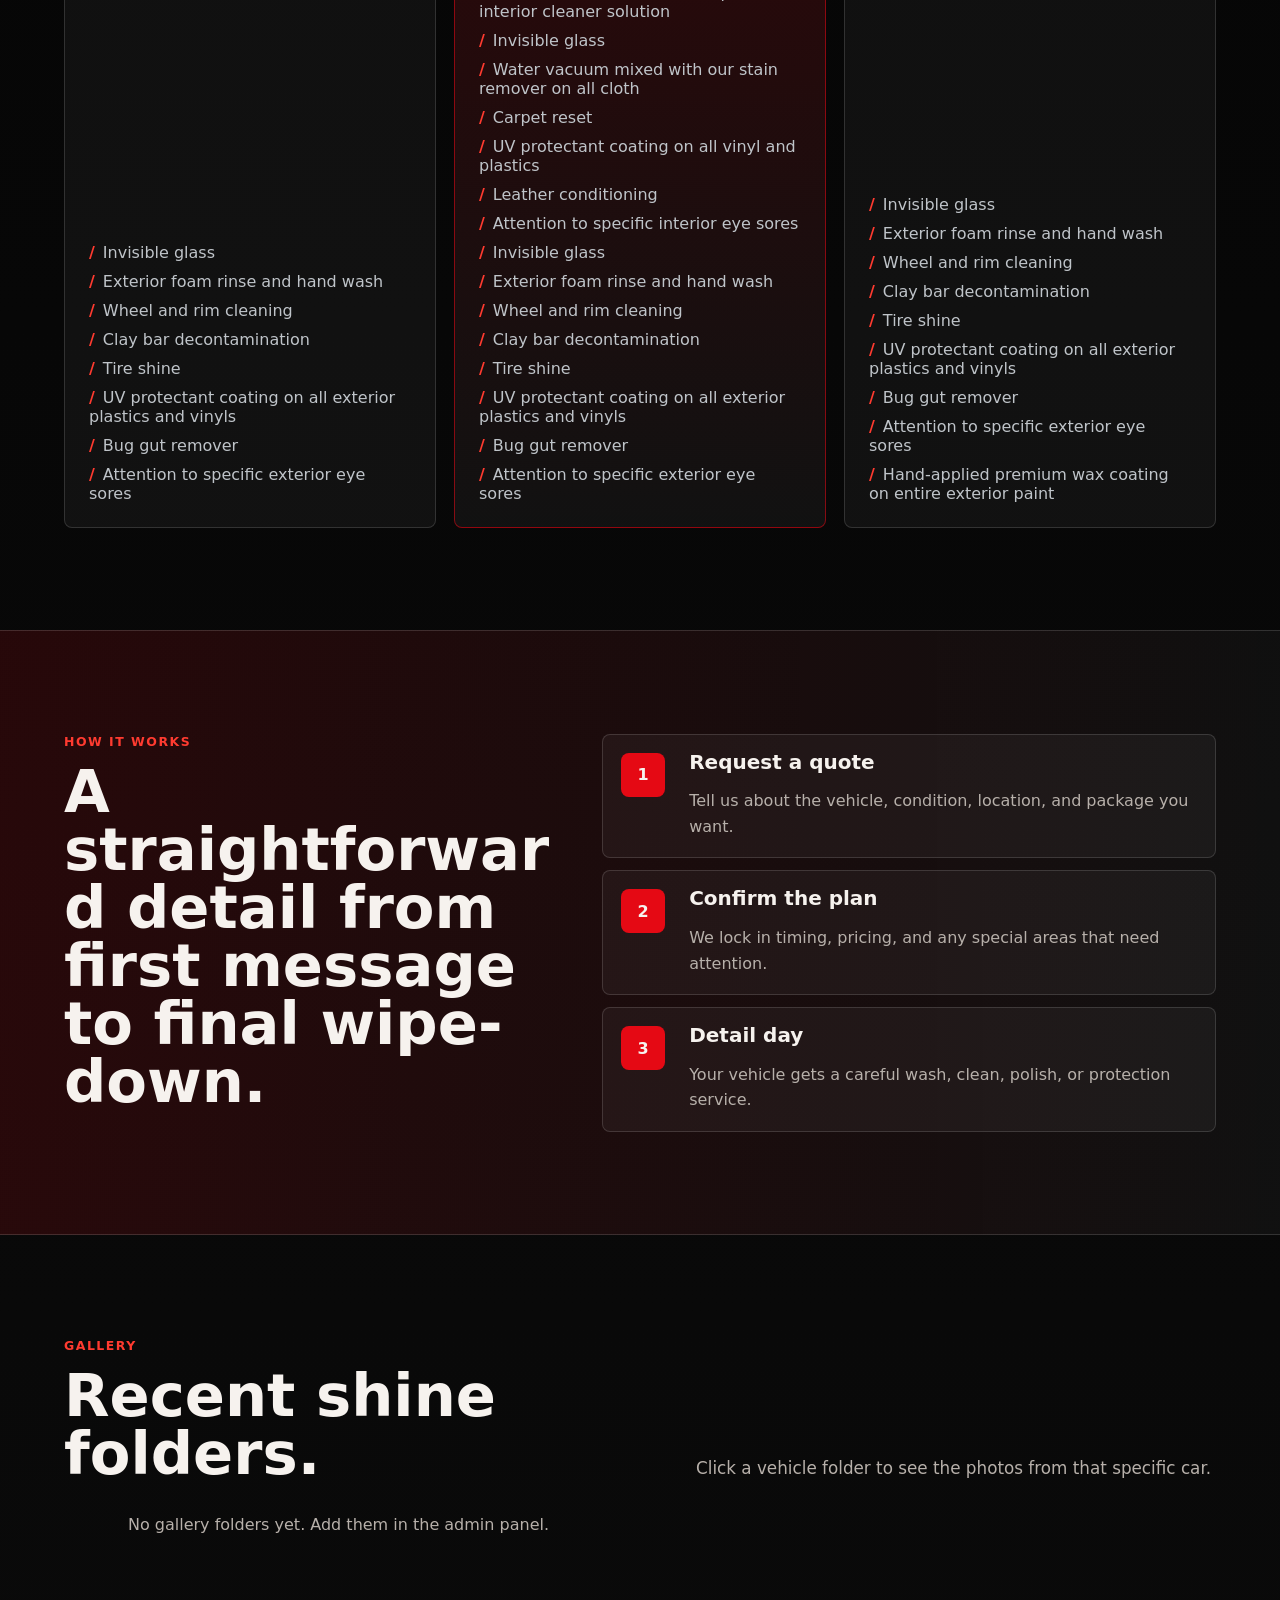
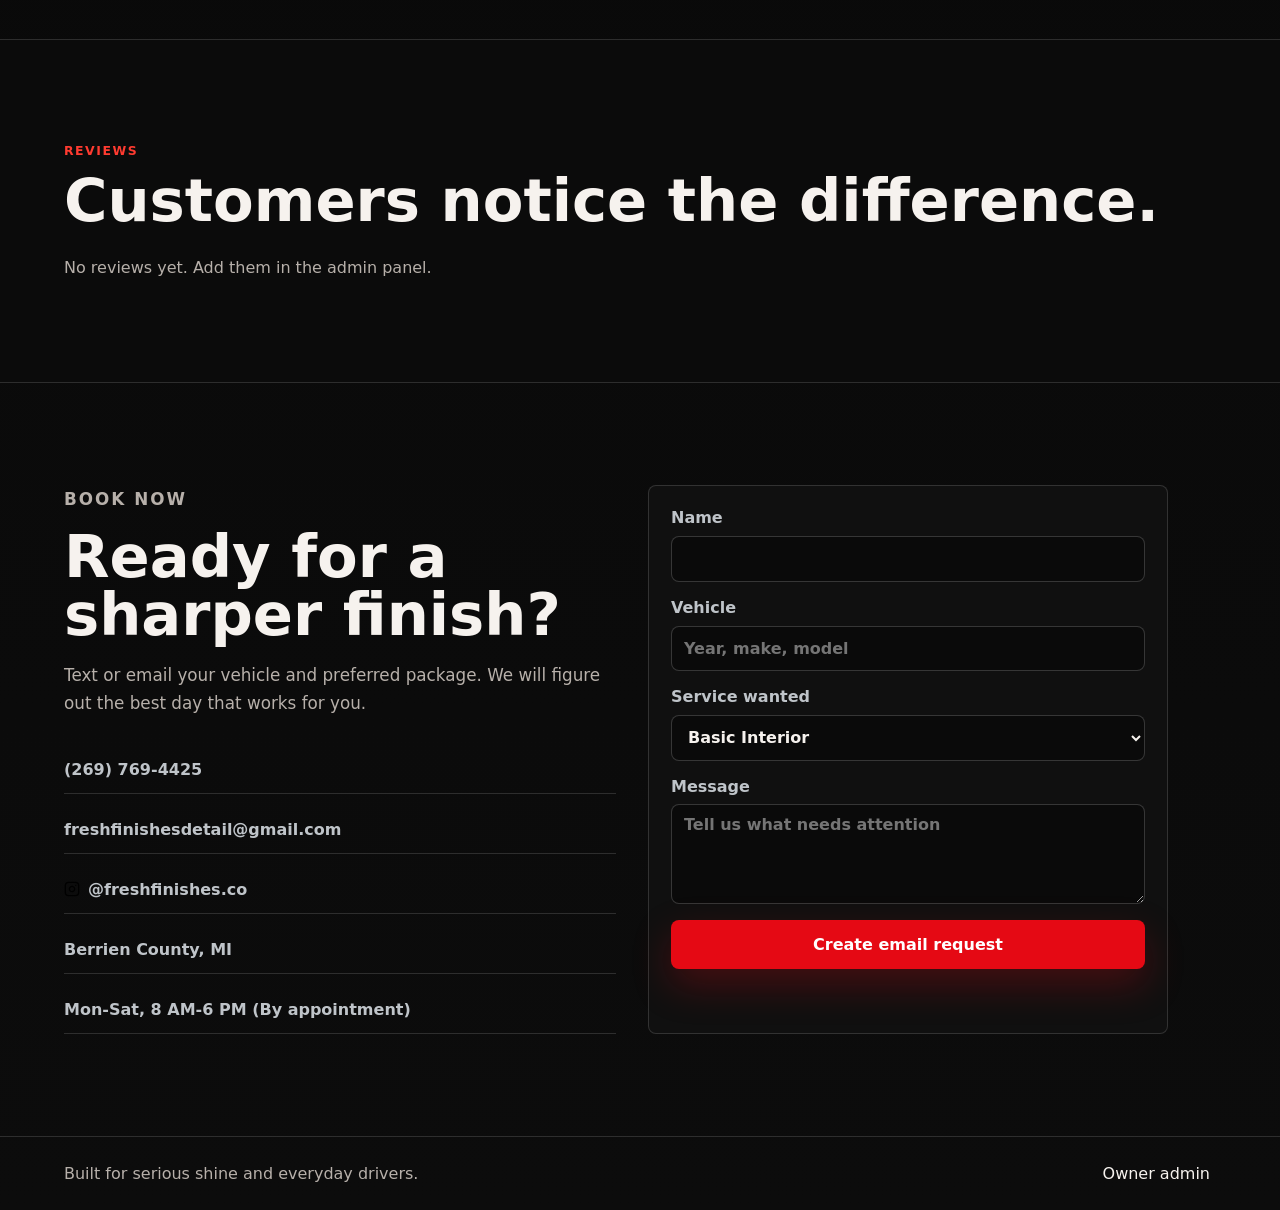
==== commit 7c388bc0: "Update business name and title in index.html" ====
--- a/index.html
+++ b/index.html
@@ -3,9 +3,9 @@
   <head>
     <meta charset="utf-8">
     <meta name="viewport" content="width=device-width, initial-scale=1">
-    <title>Redline Auto Detailing</title>
+    <title>Fresh Finishes Detailing</title>
     <meta name="description" content="Premium mobile and studio car detailing services.">
-    <link rel="icon" type="image/svg+xml" href="favicon.ico">
+    <link rel="icon" type="image/x-icon" href="assets/favicon.ico">
     <link rel="stylesheet" href="styles.css">
   </head>
   <body>
@@ -16,7 +16,7 @@
           <span id="brandInitials" data-bind="businessInitials">RA</span>
         </span>
         <span>
-          <strong data-bind="businessName">Redline Auto Detailing</strong>
+          <strong data-bind="businessName">Fresh Finishes Detailing</strong>
           <small data-bind="businessTagline">Deep gloss. Clean finish. Every time.</small>
         </span>
       </a>
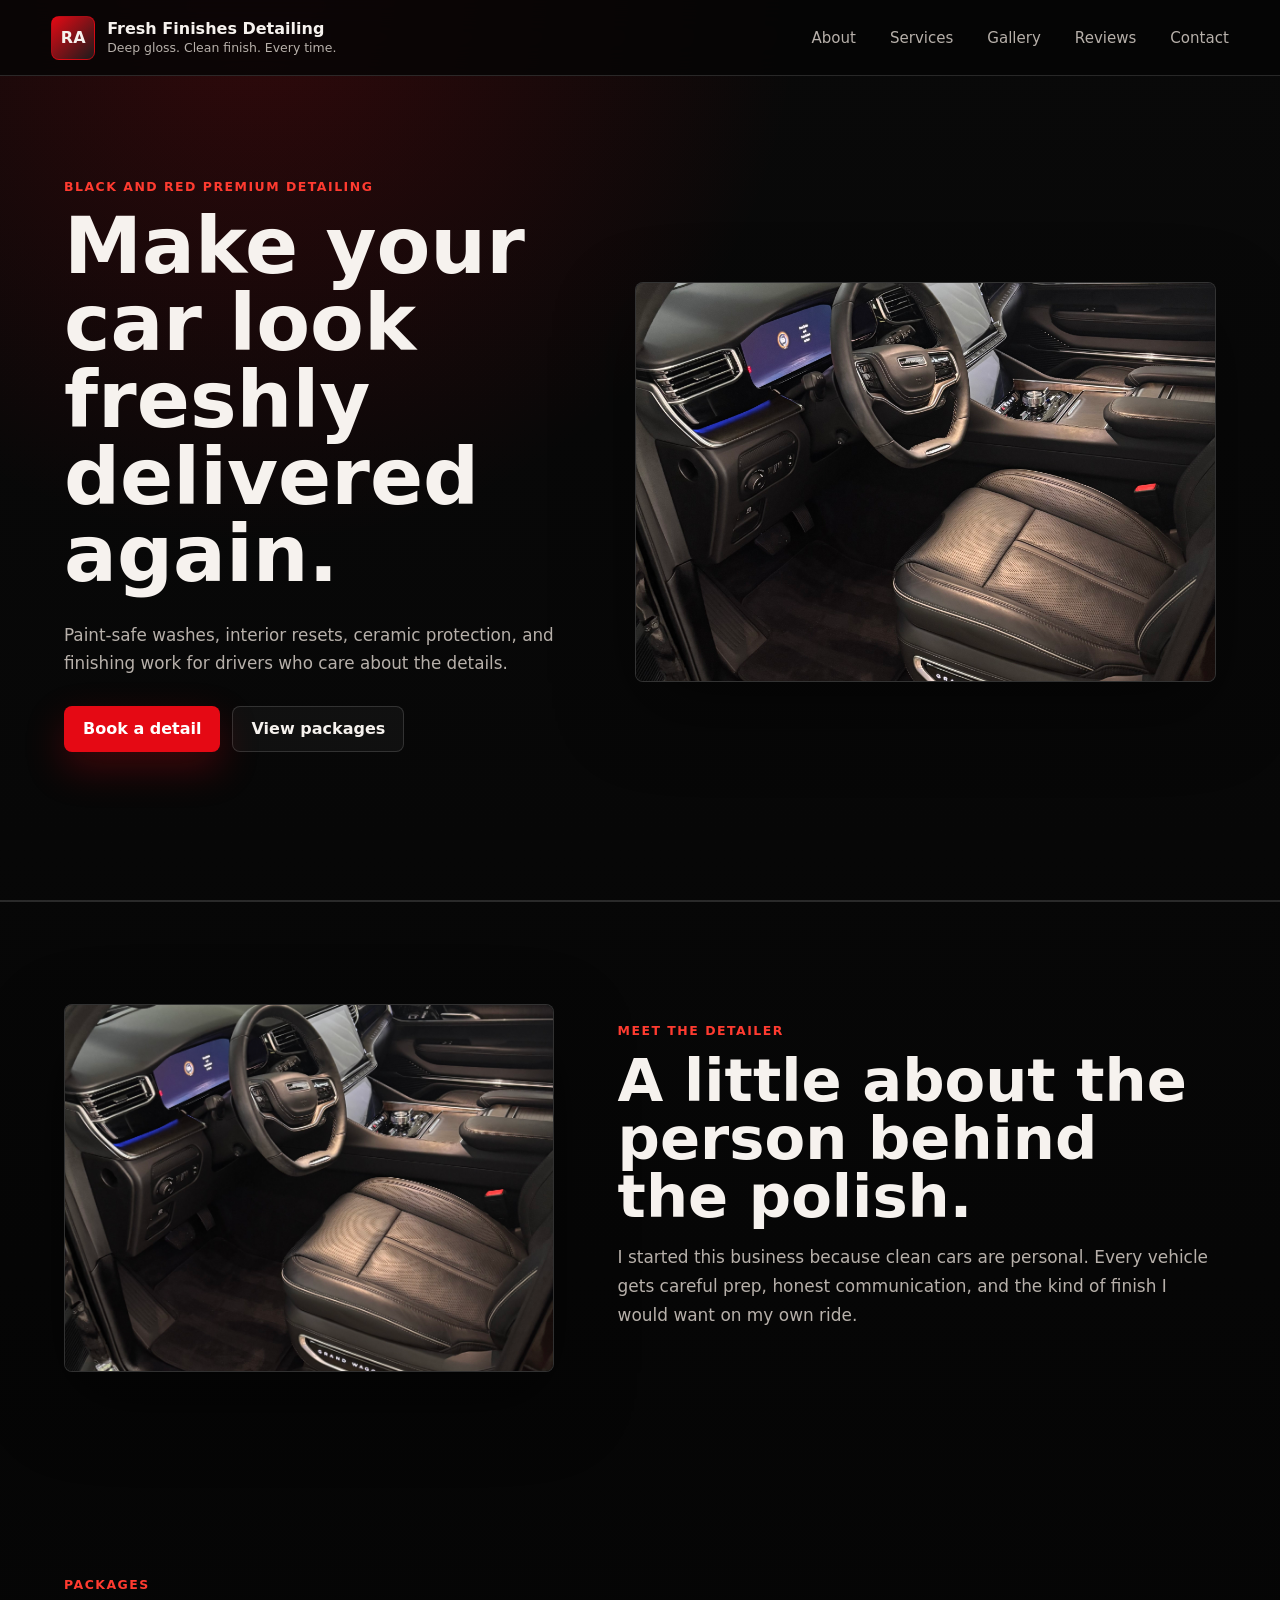
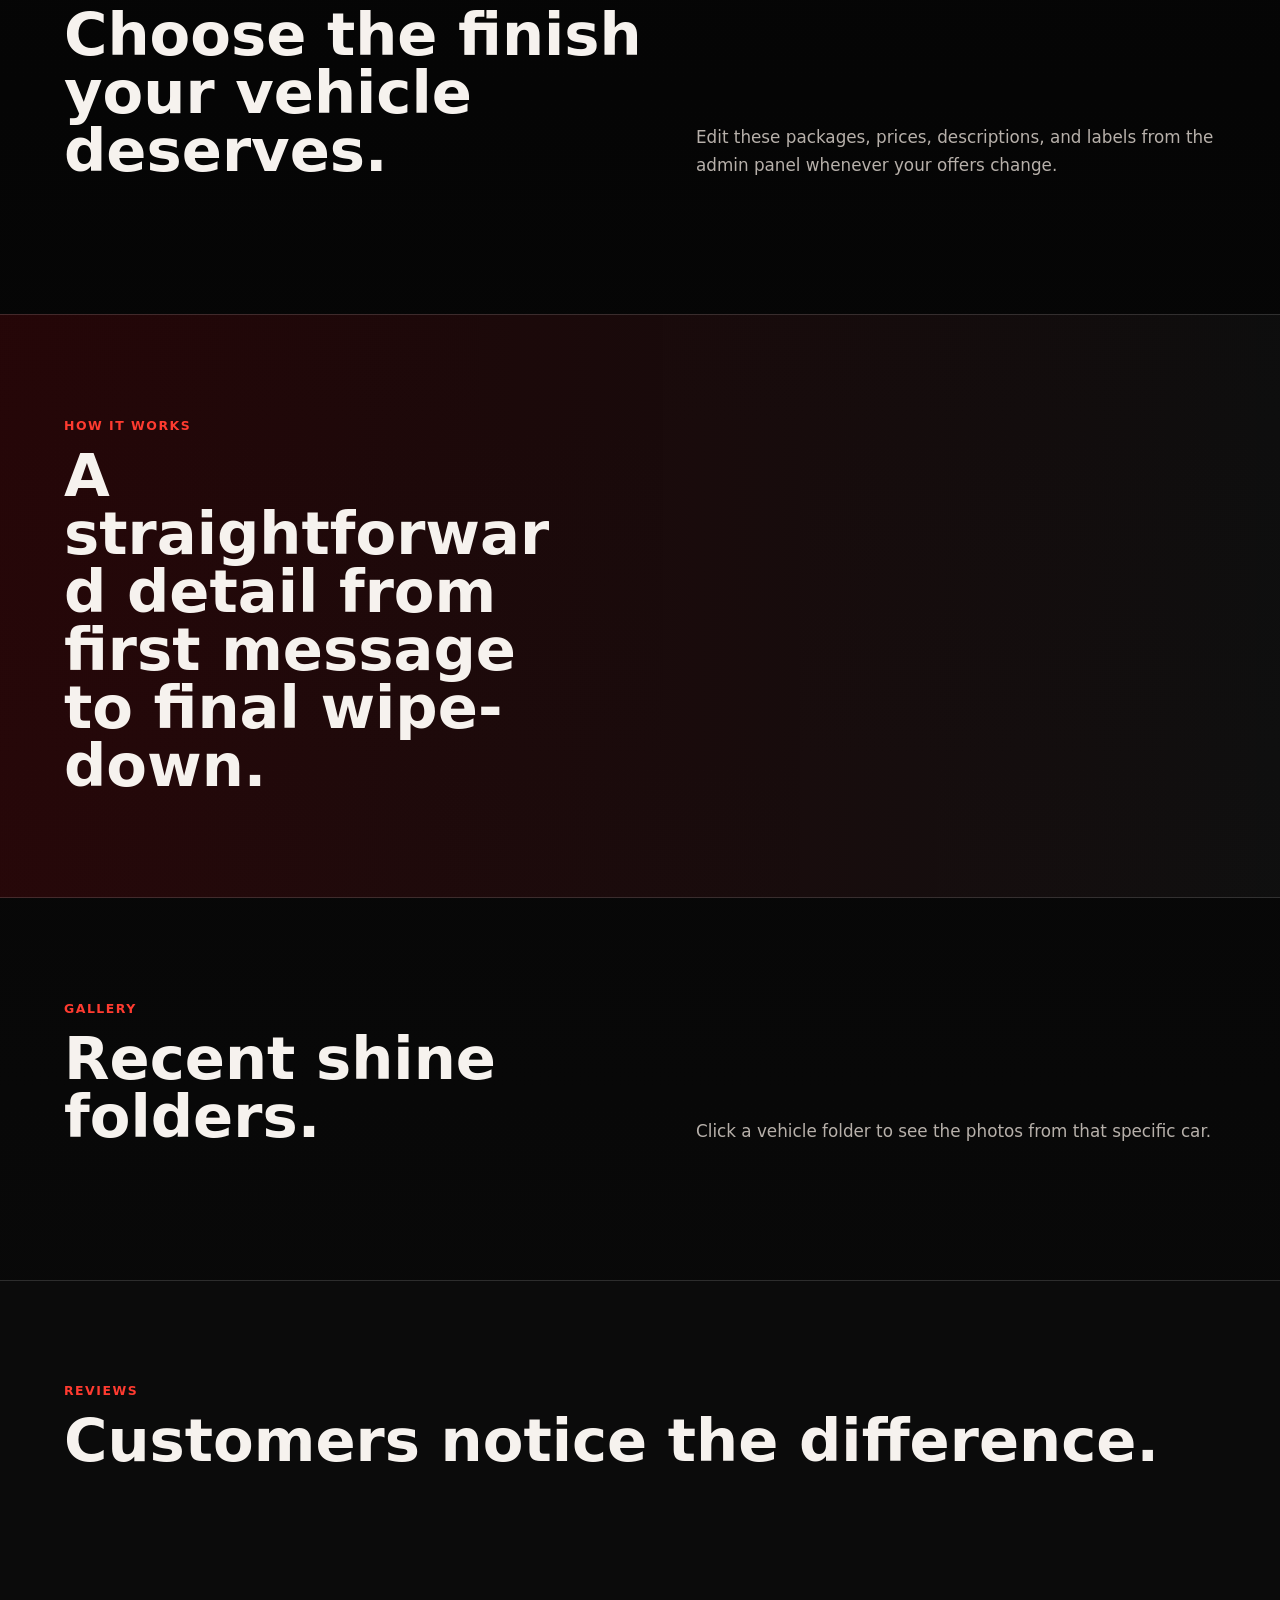
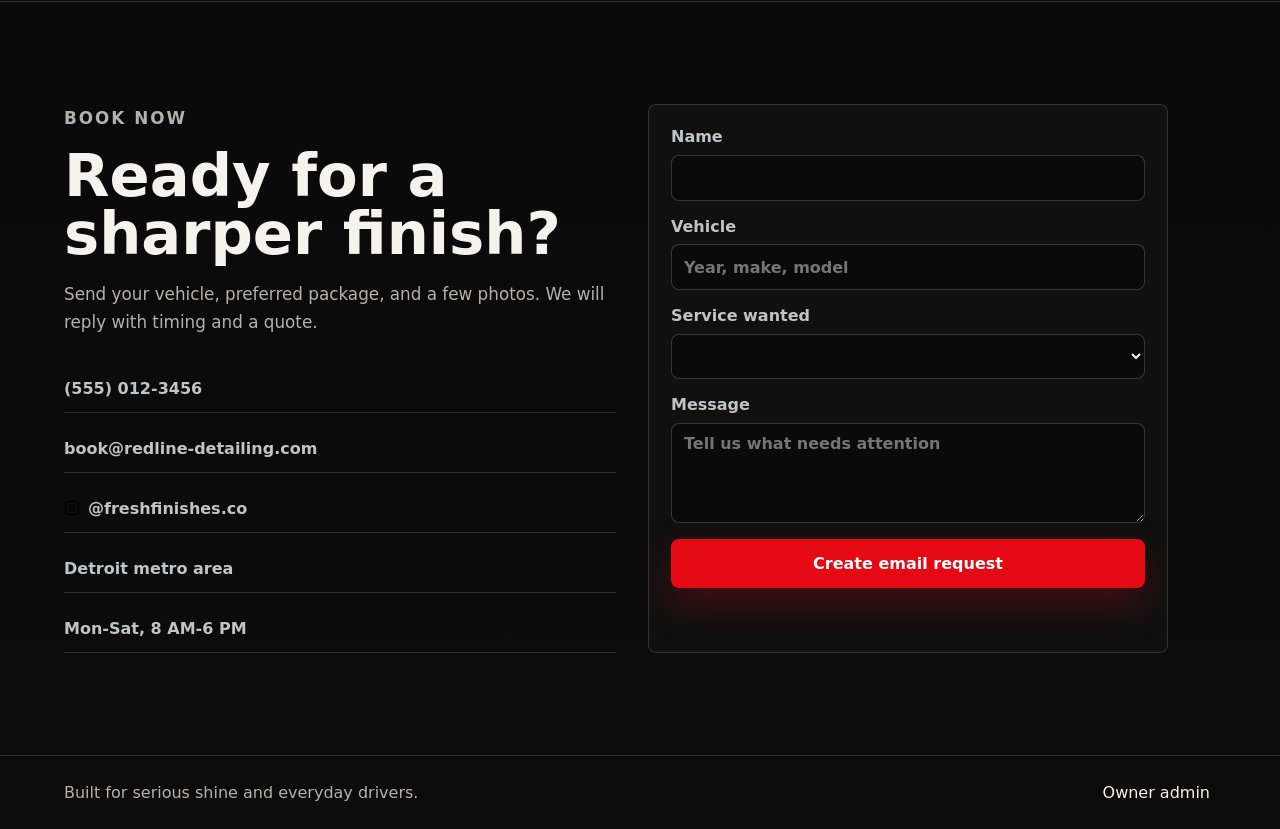
==== commit 2f150413: "Replace images in index.html with new assets" ====
--- a/index.html
+++ b/index.html
@@ -46,7 +46,7 @@
         </div>
 
         <div class="hero-media">
-          <img data-image="heroImage" src="assets/detail-bay.svg" alt="Detailed black sports car under red lights">
+          <img data-image="heroImage" src="assets/Website photo 1 jpeg.jpg" alt="Detailed black sports car under red lights">
         </div>
       </section>
 
@@ -54,7 +54,7 @@
 
       <section class="section-pad about-section" id="about">
         <div class="about-photo">
-          <img data-image="aboutImage" src="assets/detail-bay.svg" alt="Owner portrait or detailing work">
+          <img data-image="aboutImage" src="assets/Website photo 1 jpeg.jpg" alt="Owner portrait or detailing work">
         </div>
         <div class="about-copy">
           <p class="eyebrow" data-bind="aboutKicker">Meet the detailer</p>
